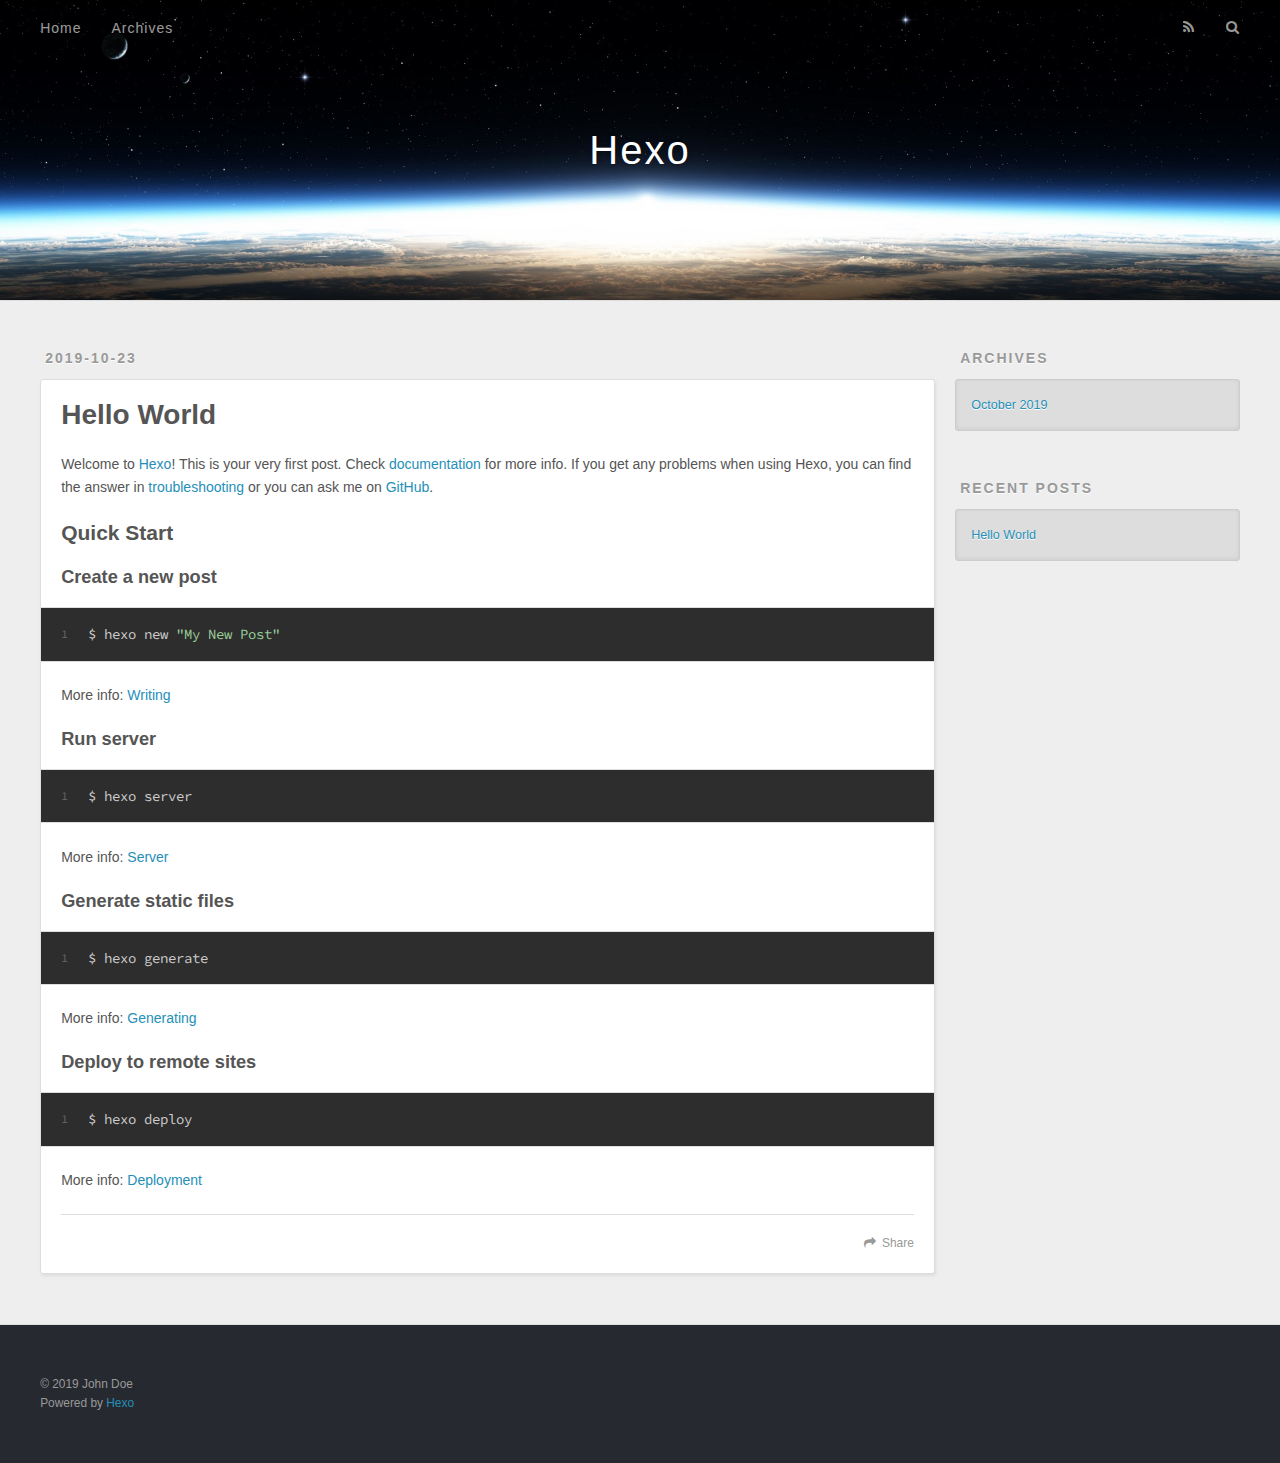
==== index.html @ dd5d61c7 "Site updated: 2019-10-23 21:22:02" ====
<!DOCTYPE html>
<html>
<head>
  <meta charset="utf-8">
  

  
  <title>Hexo</title>
  <meta name="viewport" content="width=device-width, initial-scale=1, maximum-scale=1">
  <meta property="og:type" content="website">
<meta property="og:title" content="Hexo">
<meta property="og:url" content="http:&#x2F;&#x2F;yoursite.com&#x2F;index.html">
<meta property="og:site_name" content="Hexo">
<meta property="og:locale" content="en">
<meta name="twitter:card" content="summary">
  
    <link rel="alternate" href="/atom.xml" title="Hexo" type="application/atom+xml">
  
  
    <link rel="icon" href="/favicon.png">
  
  
    <link href="//fonts.googleapis.com/css?family=Source+Code+Pro" rel="stylesheet" type="text/css">
  
  <link rel="stylesheet" href="/css/style.css">
</head>

<body>
  <div id="container">
    <div id="wrap">
      <header id="header">
  <div id="banner"></div>
  <div id="header-outer" class="outer">
    <div id="header-title" class="inner">
      <h1 id="logo-wrap">
        <a href="/" id="logo">Hexo</a>
      </h1>
      
    </div>
    <div id="header-inner" class="inner">
      <nav id="main-nav">
        <a id="main-nav-toggle" class="nav-icon"></a>
        
          <a class="main-nav-link" href="/">Home</a>
        
          <a class="main-nav-link" href="/archives">Archives</a>
        
      </nav>
      <nav id="sub-nav">
        
          <a id="nav-rss-link" class="nav-icon" href="/atom.xml" title="RSS Feed"></a>
        
        <a id="nav-search-btn" class="nav-icon" title="Search"></a>
      </nav>
      <div id="search-form-wrap">
        <form action="//google.com/search" method="get" accept-charset="UTF-8" class="search-form"><input type="search" name="q" class="search-form-input" placeholder="Search"><button type="submit" class="search-form-submit">&#xF002;</button><input type="hidden" name="sitesearch" value="http://yoursite.com"></form>
      </div>
    </div>
  </div>
</header>
      <div class="outer">
        <section id="main">
  
    <article id="post-hello-world" class="article article-type-post" itemscope itemprop="blogPost">
  <div class="article-meta">
    <a href="/2019/10/23/hello-world/" class="article-date">
  <time datetime="2019-10-23T12:38:52.987Z" itemprop="datePublished">2019-10-23</time>
</a>
    
  </div>
  <div class="article-inner">
    
    
      <header class="article-header">
        
  
    <h1 itemprop="name">
      <a class="article-title" href="/2019/10/23/hello-world/">Hello World</a>
    </h1>
  

      </header>
    
    <div class="article-entry" itemprop="articleBody">
      
        <p>Welcome to <a href="https://hexo.io/" target="_blank" rel="noopener">Hexo</a>! This is your very first post. Check <a href="https://hexo.io/docs/" target="_blank" rel="noopener">documentation</a> for more info. If you get any problems when using Hexo, you can find the answer in <a href="https://hexo.io/docs/troubleshooting.html" target="_blank" rel="noopener">troubleshooting</a> or you can ask me on <a href="https://github.com/hexojs/hexo/issues" target="_blank" rel="noopener">GitHub</a>.</p>
<h2 id="Quick-Start"><a href="#Quick-Start" class="headerlink" title="Quick Start"></a>Quick Start</h2><h3 id="Create-a-new-post"><a href="#Create-a-new-post" class="headerlink" title="Create a new post"></a>Create a new post</h3><figure class="highlight bash"><table><tr><td class="gutter"><pre><span class="line">1</span><br></pre></td><td class="code"><pre><span class="line">$ hexo new <span class="string">"My New Post"</span></span><br></pre></td></tr></table></figure>

<p>More info: <a href="https://hexo.io/docs/writing.html" target="_blank" rel="noopener">Writing</a></p>
<h3 id="Run-server"><a href="#Run-server" class="headerlink" title="Run server"></a>Run server</h3><figure class="highlight bash"><table><tr><td class="gutter"><pre><span class="line">1</span><br></pre></td><td class="code"><pre><span class="line">$ hexo server</span><br></pre></td></tr></table></figure>

<p>More info: <a href="https://hexo.io/docs/server.html" target="_blank" rel="noopener">Server</a></p>
<h3 id="Generate-static-files"><a href="#Generate-static-files" class="headerlink" title="Generate static files"></a>Generate static files</h3><figure class="highlight bash"><table><tr><td class="gutter"><pre><span class="line">1</span><br></pre></td><td class="code"><pre><span class="line">$ hexo generate</span><br></pre></td></tr></table></figure>

<p>More info: <a href="https://hexo.io/docs/generating.html" target="_blank" rel="noopener">Generating</a></p>
<h3 id="Deploy-to-remote-sites"><a href="#Deploy-to-remote-sites" class="headerlink" title="Deploy to remote sites"></a>Deploy to remote sites</h3><figure class="highlight bash"><table><tr><td class="gutter"><pre><span class="line">1</span><br></pre></td><td class="code"><pre><span class="line">$ hexo deploy</span><br></pre></td></tr></table></figure>

<p>More info: <a href="https://hexo.io/docs/deployment.html" target="_blank" rel="noopener">Deployment</a></p>

      
    </div>
    <footer class="article-footer">
      <a data-url="http://yoursite.com/2019/10/23/hello-world/" data-id="ck23a52jj0000w4tsfuz15s65" class="article-share-link">Share</a>
      
      
    </footer>
  </div>
  
</article>


  


</section>
        
          <aside id="sidebar">
  
    

  
    

  
    
  
    
  <div class="widget-wrap">
    <h3 class="widget-title">Archives</h3>
    <div class="widget">
      <ul class="archive-list"><li class="archive-list-item"><a class="archive-list-link" href="/archives/2019/10/">October 2019</a></li></ul>
    </div>
  </div>


  
    
  <div class="widget-wrap">
    <h3 class="widget-title">Recent Posts</h3>
    <div class="widget">
      <ul>
        
          <li>
            <a href="/2019/10/23/hello-world/">Hello World</a>
          </li>
        
      </ul>
    </div>
  </div>

  
</aside>
        
      </div>
      <footer id="footer">
  
  <div class="outer">
    <div id="footer-info" class="inner">
      &copy; 2019 John Doe<br>
      Powered by <a href="http://hexo.io/" target="_blank">Hexo</a>
    </div>
  </div>
</footer>
    </div>
    <nav id="mobile-nav">
  
    <a href="/" class="mobile-nav-link">Home</a>
  
    <a href="/archives" class="mobile-nav-link">Archives</a>
  
</nav>
    

<script src="//ajax.googleapis.com/ajax/libs/jquery/2.0.3/jquery.min.js"></script>


  <link rel="stylesheet" href="/fancybox/jquery.fancybox.css">
  <script src="/fancybox/jquery.fancybox.pack.js"></script>


<script src="/js/script.js"></script>



  </div>
</body>
</html>
---- css/style.css ----
body {
  width: 100%;
}
body:before,
body:after {
  content: "";
  display: table;
}
body:after {
  clear: both;
}
html,
body,
div,
span,
applet,
object,
iframe,
h1,
h2,
h3,
h4,
h5,
h6,
p,
blockquote,
pre,
a,
abbr,
acronym,
address,
big,
cite,
code,
del,
dfn,
em,
img,
ins,
kbd,
q,
s,
samp,
small,
strike,
strong,
sub,
sup,
tt,
var,
dl,
dt,
dd,
ol,
ul,
li,
fieldset,
form,
label,
legend,
table,
caption,
tbody,
tfoot,
thead,
tr,
th,
td {
  margin: 0;
  padding: 0;
  border: 0;
  outline: 0;
  font-weight: inherit;
  font-style: inherit;
  font-family: inherit;
  font-size: 100%;
  vertical-align: baseline;
}
body {
  line-height: 1;
  color: #000;
  background: #fff;
}
ol,
ul {
  list-style: none;
}
table {
  border-collapse: separate;
  border-spacing: 0;
  vertical-align: middle;
}
caption,
th,
td {
  text-align: left;
  font-weight: normal;
  vertical-align: middle;
}
a img {
  border: none;
}
input,
button {
  margin: 0;
  padding: 0;
}
input::-moz-focus-inner,
button::-moz-focus-inner {
  border: 0;
  padding: 0;
}
@font-face {
  font-family: FontAwesome;
  font-style: normal;
  font-weight: normal;
  src: url("fonts/fontawesome-webfont.eot?v=#4.0.3");
  src: url("fonts/fontawesome-webfont.eot?#iefix&v=#4.0.3") format("embedded-opentype"), url("fonts/fontawesome-webfont.woff?v=#4.0.3") format("woff"), url("fonts/fontawesome-webfont.ttf?v=#4.0.3") format("truetype"), url("fonts/fontawesome-webfont.svg#fontawesomeregular?v=#4.0.3") format("svg");
}
html,
body,
#container {
  height: 100%;
}
body {
  background: #eee;
  font: 14px -apple-system, BlinkMacSystemFont, "Segoe UI", "Roboto", "Oxygen", "Ubuntu", "Cantarell", "Fira Sans", "Droid Sans", "Helvetica Neue", sans-serif;
  -webkit-text-size-adjust: 100%;
}
.outer {
  max-width: 1220px;
  margin: 0 auto;
  padding: 0 20px;
}
.outer:before,
.outer:after {
  content: "";
  display: table;
}
.outer:after {
  clear: both;
}
.inner {
  display: inline;
  float: left;
  width: 98.33333333333333%;
  margin: 0 0.833333333333333%;
}
.left,
.alignleft {
  float: left;
}
.right,
.alignright {
  float: right;
}
.clear {
  clear: both;
}
#container {
  position: relative;
}
.mobile-nav-on {
  overflow: hidden;
}
#wrap {
  height: 100%;
  width: 100%;
  position: absolute;
  top: 0;
  left: 0;
  -webkit-transition: 0.2s ease-out;
  -moz-transition: 0.2s ease-out;
  -ms-transition: 0.2s ease-out;
  transition: 0.2s ease-out;
  z-index: 1;
  background: #eee;
}
.mobile-nav-on #wrap {
  left: 280px;
}
@media screen and (min-width: 768px) {
  #main {
    display: inline;
    float: left;
    width: 73.33333333333333%;
    margin: 0 0.833333333333333%;
  }
}
.article-date,
.article-category-link,
.archive-year,
.widget-title {
  text-decoration: none;
  text-transform: uppercase;
  letter-spacing: 2px;
  color: #999;
  margin-bottom: 1em;
  margin-left: 5px;
  line-height: 1em;
  text-shadow: 0 1px #fff;
  font-weight: bold;
}
.article-inner,
.archive-article-inner {
  background: #fff;
  -webkit-box-shadow: 1px 2px 3px #ddd;
  box-shadow: 1px 2px 3px #ddd;
  border: 1px solid #ddd;
  border-radius: 3px;
}
.article-entry h1,
.widget h1 {
  font-size: 2em;
}
.article-entry h2,
.widget h2 {
  font-size: 1.5em;
}
.article-entry h3,
.widget h3 {
  font-size: 1.3em;
}
.article-entry h4,
.widget h4 {
  font-size: 1.2em;
}
.article-entry h5,
.widget h5 {
  font-size: 1em;
}
.article-entry h6,
.widget h6 {
  font-size: 1em;
  color: #999;
}
.article-entry hr,
.widget hr {
  border: 1px dashed #ddd;
}
.article-entry strong,
.widget strong {
  font-weight: bold;
}
.article-entry em,
.widget em,
.article-entry cite,
.widget cite {
  font-style: italic;
}
.article-entry sup,
.widget sup,
.article-entry sub,
.widget sub {
  font-size: 0.75em;
  line-height: 0;
  position: relative;
  vertical-align: baseline;
}
.article-entry sup,
.widget sup {
  top: -0.5em;
}
.article-entry sub,
.widget sub {
  bottom: -0.2em;
}
.article-entry small,
.widget small {
  font-size: 0.85em;
}
.article-entry acronym,
.widget acronym,
.article-entry abbr,
.widget abbr {
  border-bottom: 1px dotted;
}
.article-entry ul,
.widget ul,
.article-entry ol,
.widget ol,
.article-entry dl,
.widget dl {
  margin: 0 20px;
  line-height: 1.6em;
}
.article-entry ul ul,
.widget ul ul,
.article-entry ol ul,
.widget ol ul,
.article-entry ul ol,
.widget ul ol,
.article-entry ol ol,
.widget ol ol {
  margin-top: 0;
  margin-bottom: 0;
}
.article-entry ul,
.widget ul {
  list-style: disc;
}
.article-entry ol,
.widget ol {
  list-style: decimal;
}
.article-entry dt,
.widget dt {
  font-weight: bold;
}
#header {
  height: 300px;
  position: relative;
  border-bottom: 1px solid #ddd;
}
#header:before,
#header:after {
  content: "";
  position: absolute;
  left: 0;
  right: 0;
  height: 40px;
}
#header:before {
  top: 0;
  background: -webkit-linear-gradient(rgba(0,0,0,0.2), transparent);
  background: -moz-linear-gradient(rgba(0,0,0,0.2), transparent);
  background: -ms-linear-gradient(rgba(0,0,0,0.2), transparent);
  background: linear-gradient(rgba(0,0,0,0.2), transparent);
}
#header:after {
  bottom: 0;
  background: -webkit-linear-gradient(transparent, rgba(0,0,0,0.2));
  background: -moz-linear-gradient(transparent, rgba(0,0,0,0.2));
  background: -ms-linear-gradient(transparent, rgba(0,0,0,0.2));
  background: linear-gradient(transparent, rgba(0,0,0,0.2));
}
#header-outer {
  height: 100%;
  position: relative;
}
#header-inner {
  position: relative;
  overflow: hidden;
}
#banner {
  position: absolute;
  top: 0;
  left: 0;
  width: 100%;
  height: 100%;
  background: url("images/banner.jpg") center #000;
  -webkit-background-size: cover;
  -moz-background-size: cover;
  background-size: cover;
  z-index: -1;
}
#header-title {
  text-align: center;
  height: 40px;
  position: absolute;
  top: 50%;
  left: 0;
  margin-top: -20px;
}
#logo,
#subtitle {
  text-decoration: none;
  color: #fff;
  font-weight: 300;
  text-shadow: 0 1px 4px rgba(0,0,0,0.3);
}
#logo {
  font-size: 40px;
  line-height: 40px;
  letter-spacing: 2px;
}
#subtitle {
  font-size: 16px;
  line-height: 16px;
  letter-spacing: 1px;
}
#subtitle-wrap {
  margin-top: 16px;
}
#main-nav {
  float: left;
  margin-left: -15px;
}
.nav-icon,
.main-nav-link {
  float: left;
  color: #fff;
  opacity: 0.6;
  text-decoration: none;
  text-shadow: 0 1px rgba(0,0,0,0.2);
  -webkit-transition: opacity 0.2s;
  -moz-transition: opacity 0.2s;
  -ms-transition: opacity 0.2s;
  transition: opacity 0.2s;
  display: block;
  padding: 20px 15px;
}
.nav-icon:hover,
.main-nav-link:hover {
  opacity: 1;
}
.nav-icon {
  font-family: FontAwesome;
  text-align: center;
  font-size: 14px;
  width: 14px;
  height: 14px;
  padding: 20px 15px;
  position: relative;
  cursor: pointer;
}
.main-nav-link {
  font-weight: 300;
  letter-spacing: 1px;
}
@media screen and (max-width: 479px) {
  .main-nav-link {
    display: none;
  }
}
#main-nav-toggle {
  display: none;
}
#main-nav-toggle:before {
  content: "\f0c9";
}
@media screen and (max-width: 479px) {
  #main-nav-toggle {
    display: block;
  }
}
#sub-nav {
  float: right;
  margin-right: -15px;
}
#nav-rss-link:before {
  content: "\f09e";
}
#nav-search-btn:before {
  content: "\f002";
}
#search-form-wrap {
  position: absolute;
  top: 15px;
  width: 150px;
  height: 30px;
  right: -150px;
  opacity: 0;
  -webkit-transition: 0.2s ease-out;
  -moz-transition: 0.2s ease-out;
  -ms-transition: 0.2s ease-out;
  transition: 0.2s ease-out;
}
#search-form-wrap.on {
  opacity: 1;
  right: 0;
}
@media screen and (max-width: 479px) {
  #search-form-wrap {
    width: 100%;
    right: -100%;
  }
}
.search-form {
  position: absolute;
  top: 0;
  left: 0;
  right: 0;
  background: #fff;
  padding: 5px 15px;
  border-radius: 15px;
  -webkit-box-shadow: 0 0 10px rgba(0,0,0,0.3);
  box-shadow: 0 0 10px rgba(0,0,0,0.3);
}
.search-form-input {
  border: none;
  background: none;
  color: #555;
  width: 100%;
  font: 13px -apple-system, BlinkMacSystemFont, "Segoe UI", "Roboto", "Oxygen", "Ubuntu", "Cantarell", "Fira Sans", "Droid Sans", "Helvetica Neue", sans-serif;
  outline: none;
}
.search-form-input::-webkit-search-results-decoration,
.search-form-input::-webkit-search-cancel-button {
  -webkit-appearance: none;
}
.search-form-submit {
  position: absolute;
  top: 50%;
  right: 10px;
  margin-top: -7px;
  font: 13px FontAwesome;
  border: none;
  background: none;
  color: #bbb;
  cursor: pointer;
}
.search-form-submit:hover,
.search-form-submit:focus {
  color: #777;
}
.article {
  margin: 50px 0;
}
.article-inner {
  overflow: hidden;
}
.article-meta:before,
.article-meta:after {
  content: "";
  display: table;
}
.article-meta:after {
  clear: both;
}
.article-date {
  float: left;
}
.article-category {
  float: left;
  line-height: 1em;
  color: #ccc;
  text-shadow: 0 1px #fff;
  margin-left: 8px;
}
.article-category:before {
  content: "\2022";
}
.article-category-link {
  margin: 0 12px 1em;
}
.article-header {
  padding: 20px 20px 0;
}
.article-title {
  text-decoration: none;
  font-size: 2em;
  font-weight: bold;
  color: #555;
  line-height: 1.1em;
  -webkit-transition: color 0.2s;
  -moz-transition: color 0.2s;
  -ms-transition: color 0.2s;
  transition: color 0.2s;
}
a.article-title:hover {
  color: #258fb8;
}
.article-entry {
  color: #555;
  padding: 0 20px;
}
.article-entry:before,
.article-entry:after {
  content: "";
  display: table;
}
.article-entry:after {
  clear: both;
}
.article-entry p,
.article-entry table {
  line-height: 1.6em;
  margin: 1.6em 0;
}
.article-entry h1,
.article-entry h2,
.article-entry h3,
.article-entry h4,
.article-entry h5,
.article-entry h6 {
  font-weight: bold;
}
.article-entry h1,
.article-entry h2,
.article-entry h3,
.article-entry h4,
.article-entry h5,
.article-entry h6 {
  line-height: 1.1em;
  margin: 1.1em 0;
}
.article-entry a {
  color: #258fb8;
  text-decoration: none;
}
.article-entry a:hover {
  text-decoration: underline;
}
.article-entry ul,
.article-entry ol,
.article-entry dl {
  margin-top: 1.6em;
  margin-bottom: 1.6em;
}
.article-entry img,
.article-entry video {
  max-width: 100%;
  height: auto;
  display: block;
  margin: auto;
}
.article-entry iframe {
  border: none;
}
.article-entry table {
  width: 100%;
  border-collapse: collapse;
  border-spacing: 0;
}
.article-entry th {
  font-weight: bold;
  border-bottom: 3px solid #ddd;
  padding-bottom: 0.5em;
}
.article-entry td {
  border-bottom: 1px solid #ddd;
  padding: 10px 0;
}
.article-entry blockquote {
  font-family: Georgia, "Times New Roman", serif;
  font-size: 1.4em;
  margin: 1.6em 20px;
  text-align: center;
}
.article-entry blockquote footer {
  font-size: 14px;
  margin: 1.6em 0;
  font-family: -apple-system, BlinkMacSystemFont, "Segoe UI", "Roboto", "Oxygen", "Ubuntu", "Cantarell", "Fira Sans", "Droid Sans", "Helvetica Neue", sans-serif;
}
.article-entry blockquote footer cite:before {
  content: "—";
  padding: 0 0.5em;
}
.article-entry .pullquote {
  text-align: left;
  width: 45%;
  margin: 0;
}
.article-entry .pullquote.left {
  margin-left: 0.5em;
  margin-right: 1em;
}
.article-entry .pullquote.right {
  margin-right: 0.5em;
  margin-left: 1em;
}
.article-entry .caption {
  color: #999;
  display: block;
  font-size: 0.9em;
  margin-top: 0.5em;
  position: relative;
  text-align: center;
}
.article-entry .video-container {
  position: relative;
  padding-top: 56.25%;
  height: 0;
  overflow: hidden;
}
.article-entry .video-container iframe,
.article-entry .video-container object,
.article-entry .video-container embed {
  position: absolute;
  top: 0;
  left: 0;
  width: 100%;
  height: 100%;
  margin-top: 0;
}
.article-more-link a {
  display: inline-block;
  line-height: 1em;
  padding: 6px 15px;
  border-radius: 15px;
  background: #eee;
  color: #999;
  text-shadow: 0 1px #fff;
  text-decoration: none;
}
.article-more-link a:hover {
  background: #258fb8;
  color: #fff;
  text-decoration: none;
  text-shadow: 0 1px #1e7293;
}
.article-footer {
  font-size: 0.85em;
  line-height: 1.6em;
  border-top: 1px solid #ddd;
  padding-top: 1.6em;
  margin: 0 20px 20px;
}
.article-footer:before,
.article-footer:after {
  content: "";
  display: table;
}
.article-footer:after {
  clear: both;
}
.article-footer a {
  color: #999;
  text-decoration: none;
}
.article-footer a:hover {
  color: #555;
}
.article-tag-list-item {
  float: left;
  margin-right: 10px;
}
.article-tag-list-link:before {
  content: "#";
}
.article-comment-link {
  float: right;
}
.article-comment-link:before {
  content: "\f075";
  font-family: FontAwesome;
  padding-right: 8px;
}
.article-share-link {
  cursor: pointer;
  float: right;
  margin-left: 20px;
}
.article-share-link:before {
  content: "\f064";
  font-family: FontAwesome;
  padding-right: 6px;
}
#article-nav {
  position: relative;
}
#article-nav:before,
#article-nav:after {
  content: "";
  display: table;
}
#article-nav:after {
  clear: both;
}
@media screen and (min-width: 768px) {
  #article-nav {
    margin: 50px 0;
  }
  #article-nav:before {
    width: 8px;
    height: 8px;
    position: absolute;
    top: 50%;
    left: 50%;
    margin-top: -4px;
    margin-left: -4px;
    content: "";
    border-radius: 50%;
    background: #ddd;
    -webkit-box-shadow: 0 1px 2px #fff;
    box-shadow: 0 1px 2px #fff;
  }
}
.article-nav-link-wrap {
  text-decoration: none;
  text-shadow: 0 1px #fff;
  color: #999;
  -webkit-box-sizing: border-box;
  -moz-box-sizing: border-box;
  box-sizing: border-box;
  margin-top: 50px;
  text-align: center;
  display: block;
}
.article-nav-link-wrap:hover {
  color: #555;
}
@media screen and (min-width: 768px) {
  .article-nav-link-wrap {
    width: 50%;
    margin-top: 0;
  }
}
@media screen and (min-width: 768px) {
  #article-nav-newer {
    float: left;
    text-align: right;
    padding-right: 20px;
  }
}
@media screen and (min-width: 768px) {
  #article-nav-older {
    float: right;
    text-align: left;
    padding-left: 20px;
  }
}
.article-nav-caption {
  text-transform: uppercase;
  letter-spacing: 2px;
  color: #ddd;
  line-height: 1em;
  font-weight: bold;
}
#article-nav-newer .article-nav-caption {
  margin-right: -2px;
}
.article-nav-title {
  font-size: 0.85em;
  line-height: 1.6em;
  margin-top: 0.5em;
}
.article-share-box {
  position: absolute;
  display: none;
  background: #fff;
  -webkit-box-shadow: 1px 2px 10px rgba(0,0,0,0.2);
  box-shadow: 1px 2px 10px rgba(0,0,0,0.2);
  border-radius: 3px;
  margin-left: -145px;
  overflow: hidden;
  z-index: 1;
}
.article-share-box.on {
  display: block;
}
.article-share-input {
  width: 100%;
  background: none;
  -webkit-box-sizing: border-box;
  -moz-box-sizing: border-box;
  box-sizing: border-box;
  font: 14px -apple-system, BlinkMacSystemFont, "Segoe UI", "Roboto", "Oxygen", "Ubuntu", "Cantarell", "Fira Sans", "Droid Sans", "Helvetica Neue", sans-serif;
  padding: 0 15px;
  color: #555;
  outline: none;
  border: 1px solid #ddd;
  border-radius: 3px 3px 0 0;
  height: 36px;
  line-height: 36px;
}
.article-share-links {
  background: #eee;
}
.article-share-links:before,
.article-share-links:after {
  content: "";
  display: table;
}
.article-share-links:after {
  clear: both;
}
.article-share-twitter,
.article-share-facebook,
.article-share-pinterest,
.article-share-google {
  width: 50px;
  height: 36px;
  display: block;
  float: left;
  position: relative;
  color: #999;
  text-shadow: 0 1px #fff;
}
.article-share-twitter:before,
.article-share-facebook:before,
.article-share-pinterest:before,
.article-share-google:before {
  font-size: 20px;
  font-family: FontAwesome;
  width: 20px;
  height: 20px;
  position: absolute;
  top: 50%;
  left: 50%;
  margin-top: -10px;
  margin-left: -10px;
  text-align: center;
}
.article-share-twitter:hover,
.article-share-facebook:hover,
.article-share-pinterest:hover,
.article-share-google:hover {
  color: #fff;
}
.article-share-twitter:before {
  content: "\f099";
}
.article-share-twitter:hover {
  background: #00aced;
  text-shadow: 0 1px #008abe;
}
.article-share-facebook:before {
  content: "\f09a";
}
.article-share-facebook:hover {
  background: #3b5998;
  text-shadow: 0 1px #2f477a;
}
.article-share-pinterest:before {
  content: "\f0d2";
}
.article-share-pinterest:hover {
  background: #cb2027;
  text-shadow: 0 1px #a21a1f;
}
.article-share-google:before {
  content: "\f0d5";
}
.article-share-google:hover {
  background: #dd4b39;
  text-shadow: 0 1px #be3221;
}
.article-gallery {
  background: #000;
  position: relative;
}
.article-gallery-photos {
  position: relative;
  overflow: hidden;
}
.article-gallery-img {
  display: none;
  max-width: 100%;
}
.article-gallery-img:first-child {
  display: block;
}
.article-gallery-img.loaded {
  position: absolute;
  display: block;
}
.article-gallery-img img {
  display: block;
  max-width: 100%;
  margin: 0 auto;
}
#comments {
  background: #fff;
  -webkit-box-shadow: 1px 2px 3px #ddd;
  box-shadow: 1px 2px 3px #ddd;
  padding: 20px;
  border: 1px solid #ddd;
  border-radius: 3px;
  margin: 50px 0;
}
#comments a {
  color: #258fb8;
}
.archives-wrap {
  margin: 50px 0;
}
.archives:before,
.archives:after {
  content: "";
  display: table;
}
.archives:after {
  clear: both;
}
.archive-year-wrap {
  margin-bottom: 1em;
}
.archives {
  -webkit-column-gap: 10px;
  -moz-column-gap: 10px;
  column-gap: 10px;
}
@media screen and (min-width: 480px) and (max-width: 767px) {
  .archives {
    -webkit-column-count: 2;
    -moz-column-count: 2;
    column-count: 2;
  }
}
@media screen and (min-width: 768px) {
  .archives {
    -webkit-column-count: 3;
    -moz-column-count: 3;
    column-count: 3;
  }
}
.archive-article {
  -webkit-column-break-inside: avoid;
  page-break-inside: avoid;
  overflow: hidden;
  break-inside: avoid-column;
}
.archive-article-inner {
  padding: 10px;
  margin-bottom: 15px;
}
.archive-article-title {
  text-decoration: none;
  font-weight: bold;
  color: #555;
  -webkit-transition: color 0.2s;
  -moz-transition: color 0.2s;
  -ms-transition: color 0.2s;
  transition: color 0.2s;
  line-height: 1.6em;
}
.archive-article-title:hover {
  color: #258fb8;
}
.archive-article-footer {
  margin-top: 1em;
}
.archive-article-date {
  color: #999;
  text-decoration: none;
  font-size: 0.85em;
  line-height: 1em;
  margin-bottom: 0.5em;
  display: block;
}
#page-nav {
  margin: 50px auto;
  background: #fff;
  -webkit-box-shadow: 1px 2px 3px #ddd;
  box-shadow: 1px 2px 3px #ddd;
  border: 1px solid #ddd;
  border-radius: 3px;
  text-align: center;
  color: #999;
  overflow: hidden;
}
#page-nav:before,
#page-nav:after {
  content: "";
  display: table;
}
#page-nav:after {
  clear: both;
}
#page-nav a,
#page-nav span {
  padding: 10px 20px;
  line-height: 1;
  height: 2ex;
}
#page-nav a {
  color: #999;
  text-decoration: none;
}
#page-nav a:hover {
  background: #999;
  color: #fff;
}
#page-nav .prev {
  float: left;
}
#page-nav .next {
  float: right;
}
#page-nav .page-number {
  display: inline-block;
}
@media screen and (max-width: 479px) {
  #page-nav .page-number {
    display: none;
  }
}
#page-nav .current {
  color: #555;
  font-weight: bold;
}
#page-nav .space {
  color: #ddd;
}
#footer {
  background: #262a30;
  padding: 50px 0;
  border-top: 1px solid #ddd;
  color: #999;
}
#footer a {
  color: #258fb8;
  text-decoration: none;
}
#footer a:hover {
  text-decoration: underline;
}
#footer-info {
  line-height: 1.6em;
  font-size: 0.85em;
}
.article-entry pre,
.article-entry .highlight {
  background: #2d2d2d;
  margin: 0 -20px;
  padding: 15px 20px;
  border-style: solid;
  border-color: #ddd;
  border-width: 1px 0;
  overflow: auto;
  color: #ccc;
  line-height: 22.400000000000002px;
}
.article-entry .highlight .gutter pre,
.article-entry .gist .gist-file .gist-data .line-numbers {
  color: #666;
  font-size: 0.85em;
}
.article-entry pre,
.article-entry code {
  font-family: "Source Code Pro", Consolas, Monaco, Menlo, Consolas, monospace;
}
.article-entry code {
  background: #eee;
  text-shadow: 0 1px #fff;
  padding: 0 0.3em;
}
.article-entry pre code {
  background: none;
  text-shadow: none;
  padding: 0;
}
.article-entry .highlight pre {
  border: none;
  margin: 0;
  padding: 0;
}
.article-entry .highlight table {
  margin: 0;
  width: auto;
}
.article-entry .highlight td {
  border: none;
  padding: 0;
}
.article-entry .highlight figcaption {
  font-size: 0.85em;
  color: #999;
  line-height: 1em;
  margin-bottom: 1em;
}
.article-entry .highlight figcaption:before,
.article-entry .highlight figcaption:after {
  content: "";
  display: table;
}
.article-entry .highlight figcaption:after {
  clear: both;
}
.article-entry .highlight figcaption a {
  float: right;
}
.article-entry .highlight .gutter pre {
  text-align: right;
  padding-right: 20px;
}
.article-entry .highlight .line {
  height: 22.400000000000002px;
}
.article-entry .highlight .line.marked {
  background: #515151;
}
.article-entry .gist {
  margin: 0 -20px;
  border-style: solid;
  border-color: #ddd;
  border-width: 1px 0;
  background: #2d2d2d;
  padding: 15px 20px 15px 0;
}
.article-entry .gist .gist-file {
  border: none;
  font-family: "Source Code Pro", Consolas, Monaco, Menlo, Consolas, monospace;
  margin: 0;
}
.article-entry .gist .gist-file .gist-data {
  background: none;
  border: none;
}
.article-entry .gist .gist-file .gist-data .line-numbers {
  background: none;
  border: none;
  padding: 0 20px 0 0;
}
.article-entry .gist .gist-file .gist-data .line-data {
  padding: 0 !important;
}
.article-entry .gist .gist-file .highlight {
  margin: 0;
  padding: 0;
  border: none;
}
.article-entry .gist .gist-file .gist-meta {
  background: #2d2d2d;
  color: #999;
  font: 0.85em -apple-system, BlinkMacSystemFont, "Segoe UI", "Roboto", "Oxygen", "Ubuntu", "Cantarell", "Fira Sans", "Droid Sans", "Helvetica Neue", sans-serif;
  text-shadow: 0 0;
  padding: 0;
  margin-top: 1em;
  margin-left: 20px;
}
.article-entry .gist .gist-file .gist-meta a {
  color: #258fb8;
  font-weight: normal;
}
.article-entry .gist .gist-file .gist-meta a:hover {
  text-decoration: underline;
}
pre .comment,
pre .title {
  color: #999;
}
pre .variable,
pre .attribute,
pre .tag,
pre .regexp,
pre .ruby .constant,
pre .xml .tag .title,
pre .xml .pi,
pre .xml .doctype,
pre .html .doctype,
pre .css .id,
pre .css .class,
pre .css .pseudo {
  color: #f2777a;
}
pre .number,
pre .preprocessor,
pre .built_in,
pre .literal,
pre .params,
pre .constant {
  color: #f99157;
}
pre .class,
pre .ruby .class .title,
pre .css .rules .attribute {
  color: #9c9;
}
pre .string,
pre .value,
pre .inheritance,
pre .header,
pre .ruby .symbol,
pre .xml .cdata {
  color: #9c9;
}
pre .css .hexcolor {
  color: #6cc;
}
pre .function,
pre .python .decorator,
pre .python .title,
pre .ruby .function .title,
pre .ruby .title .keyword,
pre .perl .sub,
pre .javascript .title,
pre .coffeescript .title {
  color: #69c;
}
pre .keyword,
pre .javascript .function {
  color: #c9c;
}
@media screen and (max-width: 479px) {
  #mobile-nav {
    position: absolute;
    top: 0;
    left: 0;
    width: 280px;
    height: 100%;
    background: #191919;
    border-right: 1px solid #fff;
  }
}
@media screen and (max-width: 479px) {
  .mobile-nav-link {
    display: block;
    color: #999;
    text-decoration: none;
    padding: 15px 20px;
    font-weight: bold;
  }
  .mobile-nav-link:hover {
    color: #fff;
  }
}
@media screen and (min-width: 768px) {
  #sidebar {
    display: inline;
    float: left;
    width: 23.333333333333332%;
    margin: 0 0.833333333333333%;
  }
}
.widget-wrap {
  margin: 50px 0;
}
.widget {
  color: #777;
  text-shadow: 0 1px #fff;
  background: #ddd;
  -webkit-box-shadow: 0 -1px 4px #ccc inset;
  box-shadow: 0 -1px 4px #ccc inset;
  border: 1px solid #ccc;
  padding: 15px;
  border-radius: 3px;
}
.widget a {
  color: #258fb8;
  text-decoration: none;
}
.widget a:hover {
  text-decoration: underline;
}
.widget ul ul,
.widget ol ul,
.widget dl ul,
.widget ul ol,
.widget ol ol,
.widget dl ol,
.widget ul dl,
.widget ol dl,
.widget dl dl {
  margin-left: 15px;
  list-style: disc;
}
.widget {
  line-height: 1.6em;
  word-wrap: break-word;
  font-size: 0.9em;
}
.widget ul,
.widget ol {
  list-style: none;
  margin: 0;
}
.widget ul ul,
.widget ol ul,
.widget ul ol,
.widget ol ol {
  margin: 0 20px;
}
.widget ul ul,
.widget ol ul {
  list-style: disc;
}
.widget ul ol,
.widget ol ol {
  list-style: decimal;
}
.category-list-count,
.tag-list-count,
.archive-list-count {
  padding-left: 5px;
  color: #999;
  font-size: 0.85em;
}
.category-list-count:before,
.tag-list-count:before,
.archive-list-count:before {
  content: "(";
}
.category-list-count:after,
.tag-list-count:after,
.archive-list-count:after {
  content: ")";
}
.tagcloud a {
  margin-right: 5px;
  display: inline-block;
}
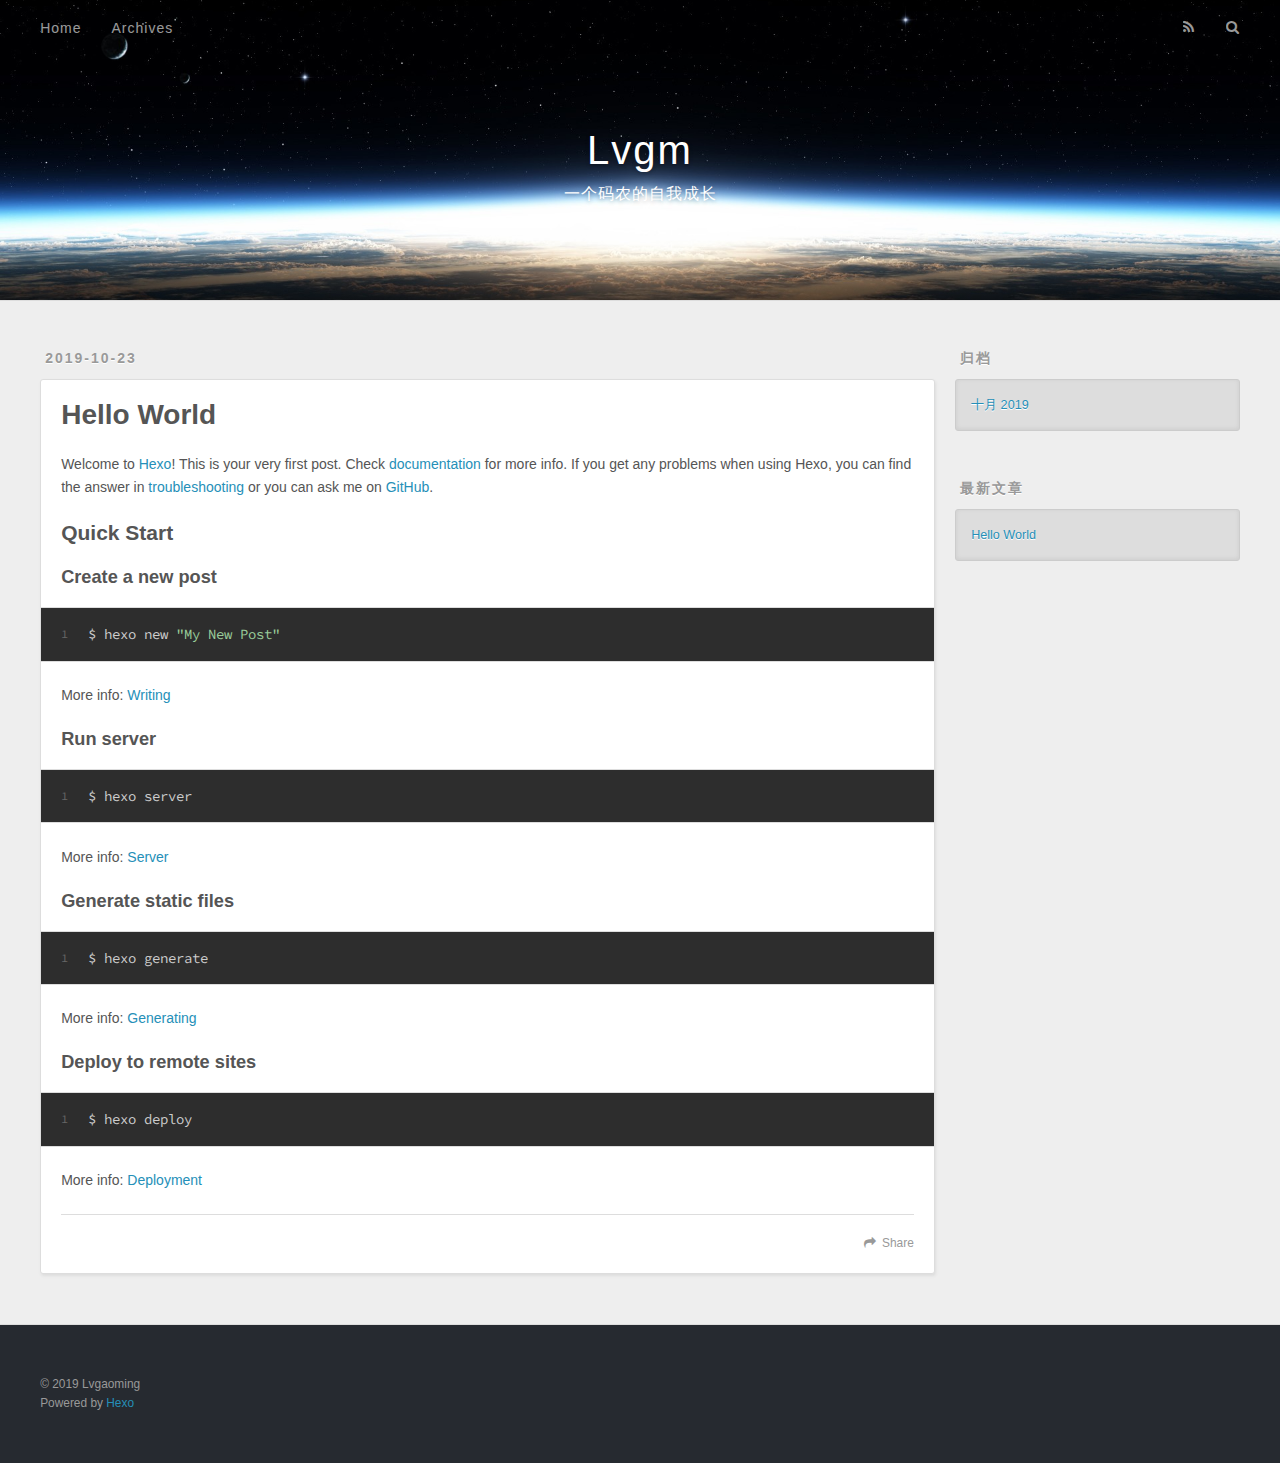
==== commit 383f931e: "Site updated: 2019-10-23 21:30:14" ====
--- a/index.html
+++ b/index.html
@@ -5,16 +5,19 @@
   
 
   
-  <title>Hexo</title>
+  <title>Lvgm</title>
   <meta name="viewport" content="width=device-width, initial-scale=1, maximum-scale=1">
-  <meta property="og:type" content="website">
-<meta property="og:title" content="Hexo">
+  <meta name="description" content="平时自我学习的心得">
+<meta name="keywords" content="Java,JVM,设计模式">
+<meta property="og:type" content="website">
+<meta property="og:title" content="Lvgm">
 <meta property="og:url" content="http:&#x2F;&#x2F;yoursite.com&#x2F;index.html">
-<meta property="og:site_name" content="Hexo">
-<meta property="og:locale" content="en">
+<meta property="og:site_name" content="Lvgm">
+<meta property="og:description" content="平时自我学习的心得">
+<meta property="og:locale" content="zh-CN">
 <meta name="twitter:card" content="summary">
   
-    <link rel="alternate" href="/atom.xml" title="Hexo" type="application/atom+xml">
+    <link rel="alternate" href="/atom.xml" title="Lvgm" type="application/atom+xml">
   
   
     <link rel="icon" href="/favicon.png">
@@ -33,8 +36,12 @@
   <div id="header-outer" class="outer">
     <div id="header-title" class="inner">
       <h1 id="logo-wrap">
-        <a href="/" id="logo">Hexo</a>
+        <a href="/" id="logo">Lvgm</a>
       </h1>
+      
+        <h2 id="subtitle-wrap">
+          <a href="/" id="subtitle">一个码农的自我成长</a>
+        </h2>
       
     </div>
     <div id="header-inner" class="inner">
@@ -50,7 +57,7 @@
         
           <a id="nav-rss-link" class="nav-icon" href="/atom.xml" title="RSS Feed"></a>
         
-        <a id="nav-search-btn" class="nav-icon" title="Search"></a>
+        <a id="nav-search-btn" class="nav-icon" title="搜索"></a>
       </nav>
       <div id="search-form-wrap">
         <form action="//google.com/search" method="get" accept-charset="UTF-8" class="search-form"><input type="search" name="q" class="search-form-input" placeholder="Search"><button type="submit" class="search-form-submit">&#xF002;</button><input type="hidden" name="sitesearch" value="http://yoursite.com"></form>
@@ -100,7 +107,7 @@
       
     </div>
     <footer class="article-footer">
-      <a data-url="http://yoursite.com/2019/10/23/hello-world/" data-id="ck23a52jj0000w4tsfuz15s65" class="article-share-link">Share</a>
+      <a data-url="http://yoursite.com/2019/10/23/hello-world/" data-id="ck23bd5k40000bctsc4zb6wwy" class="article-share-link">Share</a>
       
       
     </footer>
@@ -126,9 +133,9 @@
   
     
   <div class="widget-wrap">
-    <h3 class="widget-title">Archives</h3>
+    <h3 class="widget-title">归档</h3>
     <div class="widget">
-      <ul class="archive-list"><li class="archive-list-item"><a class="archive-list-link" href="/archives/2019/10/">October 2019</a></li></ul>
+      <ul class="archive-list"><li class="archive-list-item"><a class="archive-list-link" href="/archives/2019/10/">十月 2019</a></li></ul>
     </div>
   </div>
 
@@ -136,7 +143,7 @@
   
     
   <div class="widget-wrap">
-    <h3 class="widget-title">Recent Posts</h3>
+    <h3 class="widget-title">最新文章</h3>
     <div class="widget">
       <ul>
         
@@ -156,7 +163,7 @@
   
   <div class="outer">
     <div id="footer-info" class="inner">
-      &copy; 2019 John Doe<br>
+      &copy; 2019 Lvgaoming<br>
       Powered by <a href="http://hexo.io/" target="_blank">Hexo</a>
     </div>
   </div>
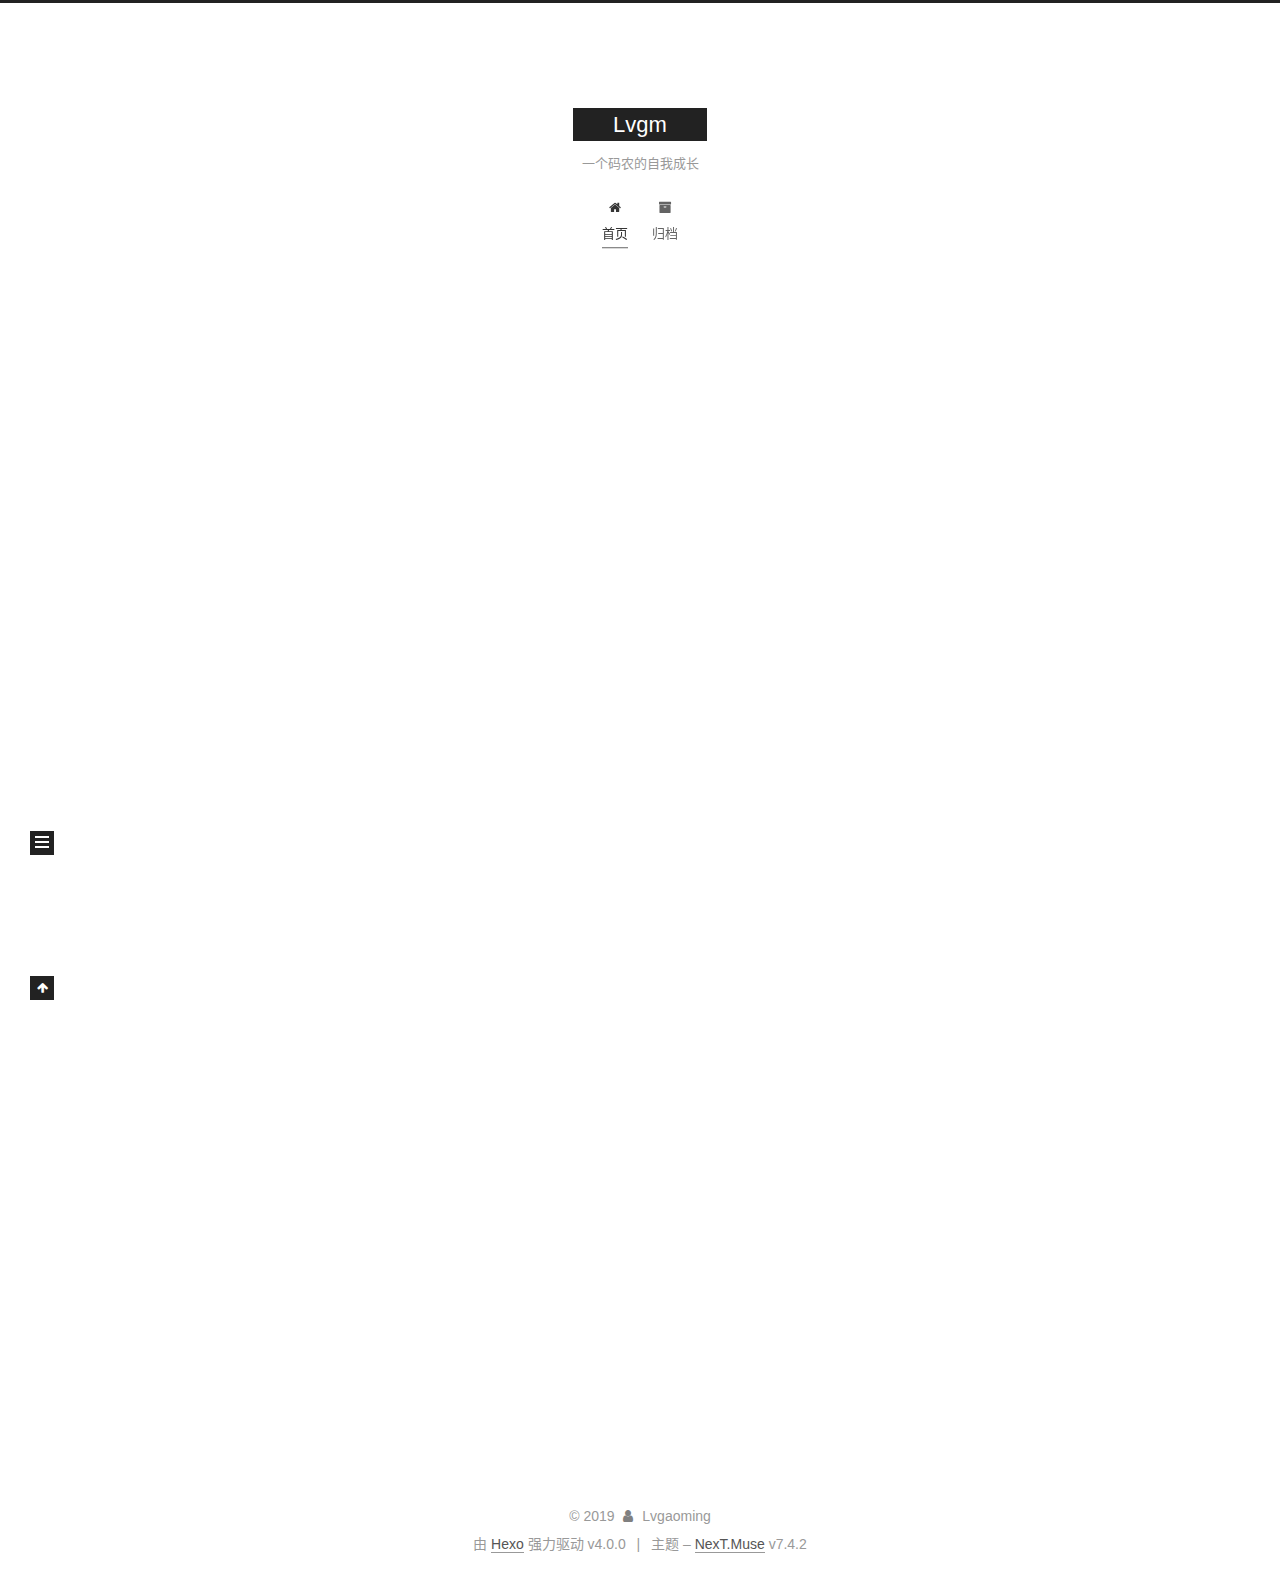
==== commit 0b386c79: "Site updated: 2019-10-23 21:36:04" ====
--- a/index.html
+++ b/index.html
@@ -1,12 +1,55 @@
 <!DOCTYPE html>
-<html>
+<html lang="zh-CN">
 <head>
-  <meta charset="utf-8">
-  
-
-  
-  <title>Lvgm</title>
-  <meta name="viewport" content="width=device-width, initial-scale=1, maximum-scale=1">
+  <meta charset="UTF-8">
+<meta name="viewport" content="width=device-width, initial-scale=1, maximum-scale=2">
+<meta name="theme-color" content="#222">
+<meta name="generator" content="Hexo 4.0.0">
+  <link rel="apple-touch-icon" sizes="180x180" href="/images/apple-touch-icon-next.png?v=7.4.2">
+  <link rel="icon" type="image/png" sizes="32x32" href="/images/favicon-32x32-next.png?v=7.4.2">
+  <link rel="icon" type="image/png" sizes="16x16" href="/images/favicon-16x16-next.png?v=7.4.2">
+  <link rel="mask-icon" href="/images/logo.svg?v=7.4.2" color="#222">
+
+<link rel="stylesheet" href="/css/main.css?v=7.4.2">
+
+
+<link rel="stylesheet" href="/lib/font-awesome/css/font-awesome.min.css?v=4.7.0">
+
+
+<script id="hexo-configurations">
+  var NexT = window.NexT || {};
+  var CONFIG = {
+    root: '/',
+    scheme: 'Muse',
+    version: '7.4.2',
+    exturl: false,
+    sidebar: {"position":"left","display":"post","offset":12,"onmobile":false},
+    copycode: {"enable":false,"show_result":false,"style":null},
+    back2top: {"enable":true,"sidebar":false,"scrollpercent":false},
+    bookmark: {"enable":false,"color":"#222","save":"auto"},
+    fancybox: false,
+    mediumzoom: false,
+    lazyload: false,
+    pangu: false,
+    algolia: {
+      appID: '',
+      apiKey: '',
+      indexName: '',
+      hits: {"per_page":10},
+      labels: {"input_placeholder":"Search for Posts","hits_empty":"We didn't find any results for the search: ${query}","hits_stats":"${hits} results found in ${time} ms"}
+    },
+    localsearch: {"enable":false,"trigger":"auto","top_n_per_article":1,"unescape":false,"preload":false},
+    path: '',
+    motion: {"enable":true,"async":false,"transition":{"post_block":"fadeIn","post_header":"slideDownIn","post_body":"slideDownIn","coll_header":"slideLeftIn","sidebar":"slideUpIn"}},
+    translation: {
+      copy_button: '复制',
+      copy_success: '复制成功',
+      copy_failure: '复制失败'
+    },
+    sidebarPadding: 40
+  };
+</script>
+
   <meta name="description" content="平时自我学习的心得">
 <meta name="keywords" content="Java,JVM,设计模式">
 <meta property="og:type" content="website">
@@ -16,179 +59,326 @@
 <meta property="og:description" content="平时自我学习的心得">
 <meta property="og:locale" content="zh-CN">
 <meta name="twitter:card" content="summary">
-  
-    <link rel="alternate" href="/atom.xml" title="Lvgm" type="application/atom+xml">
-  
-  
-    <link rel="icon" href="/favicon.png">
-  
-  
-    <link href="//fonts.googleapis.com/css?family=Source+Code+Pro" rel="stylesheet" type="text/css">
-  
-  <link rel="stylesheet" href="/css/style.css">
+
+<link rel="canonical" href="http://yoursite.com/">
+
+
+<script id="page-configurations">
+  // https://hexo.io/docs/variables.html
+  CONFIG.page = {
+    sidebar: "",
+    isHome: true,
+    isPost: false,
+    isPage: false,
+    isArchive: false
+  };
+</script>
+
+  <title>Lvgm</title>
+  
+
+
+
+
+
+
+
+
+  <noscript>
+  <style>
+  .use-motion .brand,
+  .use-motion .menu-item,
+  .sidebar-inner,
+  .use-motion .post-block,
+  .use-motion .pagination,
+  .use-motion .comments,
+  .use-motion .post-header,
+  .use-motion .post-body,
+  .use-motion .collection-header { opacity: initial; }
+
+  .use-motion .site-title,
+  .use-motion .site-subtitle {
+    opacity: initial;
+    top: initial;
+  }
+
+  .use-motion .logo-line-before i { left: initial; }
+  .use-motion .logo-line-after i { right: initial; }
+  </style>
+</noscript>
+
 </head>
 
-<body>
-  <div id="container">
-    <div id="wrap">
-      <header id="header">
-  <div id="banner"></div>
-  <div id="header-outer" class="outer">
-    <div id="header-title" class="inner">
-      <h1 id="logo-wrap">
-        <a href="/" id="logo">Lvgm</a>
-      </h1>
+<body itemscope itemtype="http://schema.org/WebPage">
+  <div class="container use-motion">
+    <div class="headband"></div>
+
+    <header class="header" itemscope itemtype="http://schema.org/WPHeader">
+      <div class="header-inner"><div class="site-brand-container">
+  <div class="site-meta">
+
+    <div>
+      <a href="/" class="brand" rel="start">
+        <span class="logo-line-before"><i></i></span>
+        <span class="site-title">Lvgm</span>
+        <span class="logo-line-after"><i></i></span>
+      </a>
+    </div>
+        <p class="site-subtitle">一个码农的自我成长</p>
+  </div>
+
+  <div class="site-nav-toggle">
+    <div class="toggle" aria-label="切换导航栏">
+      <span class="toggle-line toggle-line-first"></span>
+      <span class="toggle-line toggle-line-middle"></span>
+      <span class="toggle-line toggle-line-last"></span>
+    </div>
+  </div>
+</div>
+
+
+<nav class="site-nav">
+  
+  <ul id="menu" class="menu">
+        <li class="menu-item menu-item-home">
+
+    <a href="/" rel="section"><i class="fa fa-fw fa-home"></i>首页</a>
+
+  </li>
+        <li class="menu-item menu-item-archives">
+
+    <a href="/archives/" rel="section"><i class="fa fa-fw fa-archive"></i>归档</a>
+
+  </li>
+  </ul>
+
+</nav>
+</div>
+    </header>
+
+    
+  <div class="back-to-top">
+    <i class="fa fa-arrow-up"></i>
+    <span>0%</span>
+  </div>
+
+
+    <main class="main">
+      <div class="main-inner">
+        <div class="content-wrap">
+          
+
+          <div class="content">
+            
+
+  <div class="posts-expand">
+        
+  
+  
+  <article itemscope itemtype="http://schema.org/Article" class="post-block home" lang="zh-CN">
+    <link itemprop="mainEntityOfPage" href="http://yoursite.com/2019/10/23/hello-world/">
+
+    <span hidden itemprop="author" itemscope itemtype="http://schema.org/Person">
+      <meta itemprop="image" content="/images/avatar.gif">
+      <meta itemprop="name" content="Lvgaoming">
+      <meta itemprop="description" content="平时自我学习的心得">
+    </span>
+
+    <span hidden itemprop="publisher" itemscope itemtype="http://schema.org/Organization">
+      <meta itemprop="name" content="Lvgm">
+    </span>
+      <header class="post-header">
+        <h1 class="post-title" itemprop="name headline">
+          
+            <a href="/2019/10/23/hello-world/" class="post-title-link" itemprop="url">Hello World</a>
+        </h1>
+
+        <div class="post-meta">
+            <span class="post-meta-item">
+              <span class="post-meta-item-icon">
+                <i class="fa fa-calendar-o"></i>
+              </span>
+              <span class="post-meta-item-text">发表于</span>
+
+              <time title="创建时间：2019-10-23 20:38:52" itemprop="dateCreated datePublished" datetime="2019-10-23T20:38:52+08:00">2019-10-23</time>
+            </span>
+
+          
+
+        </div>
+      </header>
+
+    
+    
+    
+    <div class="post-body" itemprop="articleBody">
+
       
-        <h2 id="subtitle-wrap">
-          <a href="/" id="subtitle">一个码农的自我成长</a>
-        </h2>
+          <p>Welcome to <a href="https://hexo.io/" target="_blank" rel="noopener">Hexo</a>! This is your very first post. Check <a href="https://hexo.io/docs/" target="_blank" rel="noopener">documentation</a> for more info. If you get any problems when using Hexo, you can find the answer in <a href="https://hexo.io/docs/troubleshooting.html" target="_blank" rel="noopener">troubleshooting</a> or you can ask me on <a href="https://github.com/hexojs/hexo/issues" target="_blank" rel="noopener">GitHub</a>.</p>
+<h2 id="Quick-Start"><a href="#Quick-Start" class="headerlink" title="Quick Start"></a>Quick Start</h2><h3 id="Create-a-new-post"><a href="#Create-a-new-post" class="headerlink" title="Create a new post"></a>Create a new post</h3><figure class="highlight bash"><table><tr><td class="gutter"><pre><span class="line">1</span><br></pre></td><td class="code"><pre><span class="line">$ hexo new <span class="string">"My New Post"</span></span><br></pre></td></tr></table></figure>
+
+<p>More info: <a href="https://hexo.io/docs/writing.html" target="_blank" rel="noopener">Writing</a></p>
+<h3 id="Run-server"><a href="#Run-server" class="headerlink" title="Run server"></a>Run server</h3><figure class="highlight bash"><table><tr><td class="gutter"><pre><span class="line">1</span><br></pre></td><td class="code"><pre><span class="line">$ hexo server</span><br></pre></td></tr></table></figure>
+
+<p>More info: <a href="https://hexo.io/docs/server.html" target="_blank" rel="noopener">Server</a></p>
+<h3 id="Generate-static-files"><a href="#Generate-static-files" class="headerlink" title="Generate static files"></a>Generate static files</h3><figure class="highlight bash"><table><tr><td class="gutter"><pre><span class="line">1</span><br></pre></td><td class="code"><pre><span class="line">$ hexo generate</span><br></pre></td></tr></table></figure>
+
+<p>More info: <a href="https://hexo.io/docs/generating.html" target="_blank" rel="noopener">Generating</a></p>
+<h3 id="Deploy-to-remote-sites"><a href="#Deploy-to-remote-sites" class="headerlink" title="Deploy to remote sites"></a>Deploy to remote sites</h3><figure class="highlight bash"><table><tr><td class="gutter"><pre><span class="line">1</span><br></pre></td><td class="code"><pre><span class="line">$ hexo deploy</span><br></pre></td></tr></table></figure>
+
+<p>More info: <a href="https://hexo.io/docs/deployment.html" target="_blank" rel="noopener">Deployment</a></p>
+
       
     </div>
-    <div id="header-inner" class="inner">
-      <nav id="main-nav">
-        <a id="main-nav-toggle" class="nav-icon"></a>
-        
-          <a class="main-nav-link" href="/">Home</a>
-        
-          <a class="main-nav-link" href="/archives">Archives</a>
-        
-      </nav>
-      <nav id="sub-nav">
-        
-          <a id="nav-rss-link" class="nav-icon" href="/atom.xml" title="RSS Feed"></a>
-        
-        <a id="nav-search-btn" class="nav-icon" title="搜索"></a>
-      </nav>
-      <div id="search-form-wrap">
-        <form action="//google.com/search" method="get" accept-charset="UTF-8" class="search-form"><input type="search" name="q" class="search-form-input" placeholder="Search"><button type="submit" class="search-form-submit">&#xF002;</button><input type="hidden" name="sitesearch" value="http://yoursite.com"></form>
-      </div>
+
+    
+    
+    
+      <footer class="post-footer">
+        <div class="post-eof"></div>
+      </footer>
+  </article>
+  
+  
+  
+
+  </div>
+
+  
+
+
+
+          </div>
+          
+
+        </div>
+          
+  
+  <div class="toggle sidebar-toggle">
+    <span class="toggle-line toggle-line-first"></span>
+    <span class="toggle-line toggle-line-middle"></span>
+    <span class="toggle-line toggle-line-last"></span>
+  </div>
+
+  <aside class="sidebar">
+    <div class="sidebar-inner">
+
+      <ul class="sidebar-nav motion-element">
+        <li class="sidebar-nav-toc">
+          文章目录
+        </li>
+        <li class="sidebar-nav-overview">
+          站点概览
+        </li>
+      </ul>
+
+      <!--noindex-->
+      <div class="post-toc-wrap sidebar-panel">
+      </div>
+      <!--/noindex-->
+
+      <div class="site-overview-wrap sidebar-panel">
+        <div class="site-author motion-element" itemprop="author" itemscope itemtype="http://schema.org/Person">
+  <img class="site-author-image" itemprop="image" alt="Lvgaoming"
+    src="/images/avatar.gif">
+  <p class="site-author-name" itemprop="name">Lvgaoming</p>
+  <div class="site-description" itemprop="description">平时自我学习的心得</div>
+</div>
+<div class="site-state-wrap motion-element">
+  <nav class="site-state">
+      <div class="site-state-item site-state-posts">
+          <a href="/archives/">
+        
+          <span class="site-state-item-count">1</span>
+          <span class="site-state-item-name">日志</span>
+        </a>
+      </div>
+  </nav>
+</div>
+
+
+
+      </div>
+
     </div>
-  </div>
-</header>
-      <div class="outer">
-        <section id="main">
-  
-    <article id="post-hello-world" class="article article-type-post" itemscope itemprop="blogPost">
-  <div class="article-meta">
-    <a href="/2019/10/23/hello-world/" class="article-date">
-  <time datetime="2019-10-23T12:38:52.987Z" itemprop="datePublished">2019-10-23</time>
-</a>
-    
-  </div>
-  <div class="article-inner">
-    
-    
-      <header class="article-header">
-        
-  
-    <h1 itemprop="name">
-      <a class="article-title" href="/2019/10/23/hello-world/">Hello World</a>
-    </h1>
-  
-
-      </header>
-    
-    <div class="article-entry" itemprop="articleBody">
-      
-        <p>Welcome to <a href="https://hexo.io/" target="_blank" rel="noopener">Hexo</a>! This is your very first post. Check <a href="https://hexo.io/docs/" target="_blank" rel="noopener">documentation</a> for more info. If you get any problems when using Hexo, you can find the answer in <a href="https://hexo.io/docs/troubleshooting.html" target="_blank" rel="noopener">troubleshooting</a> or you can ask me on <a href="https://github.com/hexojs/hexo/issues" target="_blank" rel="noopener">GitHub</a>.</p>
-<h2 id="Quick-Start"><a href="#Quick-Start" class="headerlink" title="Quick Start"></a>Quick Start</h2><h3 id="Create-a-new-post"><a href="#Create-a-new-post" class="headerlink" title="Create a new post"></a>Create a new post</h3><figure class="highlight bash"><table><tr><td class="gutter"><pre><span class="line">1</span><br></pre></td><td class="code"><pre><span class="line">$ hexo new <span class="string">"My New Post"</span></span><br></pre></td></tr></table></figure>
-
-<p>More info: <a href="https://hexo.io/docs/writing.html" target="_blank" rel="noopener">Writing</a></p>
-<h3 id="Run-server"><a href="#Run-server" class="headerlink" title="Run server"></a>Run server</h3><figure class="highlight bash"><table><tr><td class="gutter"><pre><span class="line">1</span><br></pre></td><td class="code"><pre><span class="line">$ hexo server</span><br></pre></td></tr></table></figure>
-
-<p>More info: <a href="https://hexo.io/docs/server.html" target="_blank" rel="noopener">Server</a></p>
-<h3 id="Generate-static-files"><a href="#Generate-static-files" class="headerlink" title="Generate static files"></a>Generate static files</h3><figure class="highlight bash"><table><tr><td class="gutter"><pre><span class="line">1</span><br></pre></td><td class="code"><pre><span class="line">$ hexo generate</span><br></pre></td></tr></table></figure>
-
-<p>More info: <a href="https://hexo.io/docs/generating.html" target="_blank" rel="noopener">Generating</a></p>
-<h3 id="Deploy-to-remote-sites"><a href="#Deploy-to-remote-sites" class="headerlink" title="Deploy to remote sites"></a>Deploy to remote sites</h3><figure class="highlight bash"><table><tr><td class="gutter"><pre><span class="line">1</span><br></pre></td><td class="code"><pre><span class="line">$ hexo deploy</span><br></pre></td></tr></table></figure>
-
-<p>More info: <a href="https://hexo.io/docs/deployment.html" target="_blank" rel="noopener">Deployment</a></p>
-
-      
-    </div>
-    <footer class="article-footer">
-      <a data-url="http://yoursite.com/2019/10/23/hello-world/" data-id="ck23bd5k40000bctsc4zb6wwy" class="article-share-link">Share</a>
-      
-      
+  </aside>
+  <div id="sidebar-dimmer"></div>
+
+
+      </div>
+    </main>
+
+    <footer class="footer">
+      <div class="footer-inner">
+        
+
+<div class="copyright">
+  
+  &copy; 
+  <span itemprop="copyrightYear">2019</span>
+  <span class="with-love">
+    <i class="fa fa-user"></i>
+  </span>
+  <span class="author" itemprop="copyrightHolder">Lvgaoming</span>
+</div>
+  <div class="powered-by">由 <a href="https://hexo.io/" class="theme-link" rel="noopener" target="_blank">Hexo</a> 强力驱动 v4.0.0
+  </div>
+  <span class="post-meta-divider">|</span>
+  <div class="theme-info">主题 – <a href="https://muse.theme-next.org/" class="theme-link" rel="noopener" target="_blank">NexT.Muse</a> v7.4.2
+  </div>
+
+        
+
+
+
+
+
+
+
+
+
+
+
+
+        
+      </div>
     </footer>
   </div>
-  
-</article>
-
-
-  
-
-
-</section>
-        
-          <aside id="sidebar">
-  
-    
-
-  
-    
-
-  
-    
-  
-    
-  <div class="widget-wrap">
-    <h3 class="widget-title">归档</h3>
-    <div class="widget">
-      <ul class="archive-list"><li class="archive-list-item"><a class="archive-list-link" href="/archives/2019/10/">十月 2019</a></li></ul>
-    </div>
-  </div>
-
-
-  
-    
-  <div class="widget-wrap">
-    <h3 class="widget-title">最新文章</h3>
-    <div class="widget">
-      <ul>
-        
-          <li>
-            <a href="/2019/10/23/hello-world/">Hello World</a>
-          </li>
-        
-      </ul>
-    </div>
-  </div>
-
-  
-</aside>
-        
-      </div>
-      <footer id="footer">
-  
-  <div class="outer">
-    <div id="footer-info" class="inner">
-      &copy; 2019 Lvgaoming<br>
-      Powered by <a href="http://hexo.io/" target="_blank">Hexo</a>
-    </div>
-  </div>
-</footer>
-    </div>
-    <nav id="mobile-nav">
-  
-    <a href="/" class="mobile-nav-link">Home</a>
-  
-    <a href="/archives" class="mobile-nav-link">Archives</a>
-  
-</nav>
-    
-
-<script src="//ajax.googleapis.com/ajax/libs/jquery/2.0.3/jquery.min.js"></script>
-
-
-  <link rel="stylesheet" href="/fancybox/jquery.fancybox.css">
-  <script src="/fancybox/jquery.fancybox.pack.js"></script>
-
-
-<script src="/js/script.js"></script>
-
-
-
-  </div>
+
+  
+  <script src="/lib/anime.min.js?v=3.1.0"></script>
+  <script src="/lib/velocity/velocity.min.js?v=1.2.1"></script>
+  <script src="/lib/velocity/velocity.ui.min.js?v=1.2.1"></script>
+<script src="/js/utils.js?v=7.4.2"></script><script src="/js/motion.js?v=7.4.2"></script>
+<script src="/js/schemes/muse.js?v=7.4.2"></script>
+<script src="/js/next-boot.js?v=7.4.2"></script>
+
+
+
+  
+
+
+
+
+
+
+
+
+
+
+
+
+
+
+
+
+
+
+  
+
+  
+
+  
+
 </body>
-</html>+</html>
--- a/css/main.css
+++ b/css/main.css
@@ -0,0 +1,2255 @@
+html {
+  line-height: 1.15; /* 1 */
+  -webkit-text-size-adjust: 100%; /* 2 */
+}
+body {
+  margin: 0;
+}
+main {
+  display: block;
+}
+h1 {
+  font-size: 2em;
+  margin: 0.67em 0;
+}
+hr {
+  box-sizing: content-box; /* 1 */
+  height: 0; /* 1 */
+  overflow: visible; /* 2 */
+}
+pre {
+  font-family: monospace, monospace; /* 1 */
+  font-size: 1em; /* 2 */
+}
+a {
+  background: transparent;
+}
+abbr[title] {
+  border-bottom: none; /* 1 */
+  text-decoration: underline; /* 2 */
+  text-decoration: underline dotted; /* 2 */
+}
+b,
+strong {
+  font-weight: bolder;
+}
+code,
+kbd,
+samp {
+  font-family: monospace, monospace; /* 1 */
+  font-size: 1em; /* 2 */
+}
+small {
+  font-size: 80%;
+}
+sub,
+sup {
+  font-size: 75%;
+  line-height: 0;
+  position: relative;
+  vertical-align: baseline;
+}
+sub {
+  bottom: -0.25em;
+}
+sup {
+  top: -0.5em;
+}
+img {
+  border-style: none;
+}
+button,
+input,
+optgroup,
+select,
+textarea {
+  font-family: inherit; /* 1 */
+  font-size: 100%; /* 1 */
+  line-height: 1.15; /* 1 */
+  margin: 0; /* 2 */
+}
+button,
+input {
+/* 1 */
+  overflow: visible;
+}
+button,
+select {
+/* 1 */
+  text-transform: none;
+}
+button,
+[type='button'],
+[type='reset'],
+[type='submit'] {
+  -webkit-appearance: button;
+}
+button::-moz-focus-inner,
+[type='button']::-moz-focus-inner,
+[type='reset']::-moz-focus-inner,
+[type='submit']::-moz-focus-inner {
+  border-style: none;
+  padding: 0;
+}
+button:-moz-focusring,
+[type='button']:-moz-focusring,
+[type='reset']:-moz-focusring,
+[type='submit']:-moz-focusring {
+  outline: 1px dotted ButtonText;
+}
+fieldset {
+  padding: 0.35em 0.75em 0.625em;
+}
+legend {
+  box-sizing: border-box; /* 1 */
+  color: inherit; /* 2 */
+  display: table; /* 1 */
+  max-width: 100%; /* 1 */
+  padding: 0; /* 3 */
+  white-space: normal; /* 1 */
+}
+progress {
+  vertical-align: baseline;
+}
+textarea {
+  overflow: auto;
+}
+[type='checkbox'],
+[type='radio'] {
+  box-sizing: border-box; /* 1 */
+  padding: 0; /* 2 */
+}
+[type='number']::-webkit-inner-spin-button,
+[type='number']::-webkit-outer-spin-button {
+  height: auto;
+}
+[type='search'] {
+  outline-offset: -2px; /* 2 */
+  -webkit-appearance: textfield; /* 1 */
+}
+[type='search']::-webkit-search-decoration {
+  -webkit-appearance: none;
+}
+::-webkit-file-upload-button {
+  font: inherit; /* 2 */
+  -webkit-appearance: button; /* 1 */
+}
+details {
+  display: block;
+}
+summary {
+  display: list-item;
+}
+template {
+  display: none;
+}
+[hidden] {
+  display: none;
+}
+::selection {
+  background: #262a30;
+  color: #fff;
+}
+html,
+body {
+  height: 100%;
+}
+body {
+  background: #fff;
+  color: #555;
+  font-family: 'Lato', "PingFang SC", "Microsoft YaHei", sans-serif;
+  font-size: 1em;
+  line-height: 2;
+}
+@media (max-width: 991px) {
+  body {
+    padding-left: 0 !important;
+    padding-right: 0 !important;
+  }
+}
+h1,
+h2,
+h3,
+h4,
+h5,
+h6 {
+  font-family: 'Lato', "PingFang SC", "Microsoft YaHei", sans-serif;
+  font-weight: bold;
+  line-height: 1.5;
+  margin: 20px 0 15px;
+  padding: 0;
+}
+h1 {
+  font-size: 1.5em;
+}
+h2 {
+  font-size: 1.375em;
+}
+h3 {
+  font-size: 1.25em;
+}
+h4 {
+  font-size: 1.125em;
+}
+h5 {
+  font-size: 1em;
+}
+h6 {
+  font-size: 0.875em;
+}
+p {
+  margin: 0 0 20px 0;
+}
+a,
+span.exturl {
+  overflow-wrap: break-word;
+  word-wrap: break-word;
+  border-bottom: 1px solid #999;
+  color: #555;
+  outline: 0;
+  text-decoration: none;
+  cursor: pointer;
+}
+a:hover,
+span.exturl:hover {
+  border-bottom-color: #222;
+  color: #222;
+}
+iframe,
+img,
+video {
+  display: block;
+  margin-left: auto;
+  margin-right: auto;
+  max-width: 100%;
+}
+hr {
+  background-color: #ddd;
+  background-image: repeating-linear-gradient(-45deg, #fff, #fff 4px, transparent 4px, transparent 8px);
+  border: 0;
+  height: 3px;
+  margin: 40px 0;
+}
+blockquote {
+  border-left: 4px solid #ddd;
+  color: #666;
+  margin: 0;
+  padding: 0 15px;
+}
+blockquote cite::before {
+  content: '-';
+  padding: 0 5px;
+}
+dt {
+  font-weight: 700;
+}
+dd {
+  margin: 0;
+  padding: 0;
+}
+kbd {
+  background-color: #f5f5f5;
+  background-image: linear-gradient(#eee, #fff, #eee);
+  border: 1px solid #ccc;
+  border-radius: 0.2em;
+  box-shadow: 0.1em 0.1em 0.2em rgba(0,0,0,0.1);
+  font-family: inherit;
+  padding: 0.1em 0.3em;
+  white-space: nowrap;
+}
+.table-container {
+  -webkit-overflow-scrolling: touch;
+  overflow: auto;
+}
+table {
+  border-collapse: collapse;
+  border-spacing: 0;
+  font-size: 0.875em;
+  margin: 0 0 20px 0;
+  width: 100%;
+}
+table > tbody > tr:nth-of-type(odd) {
+  background: #f9f9f9;
+}
+table > tbody > tr:hover {
+  background: #f5f5f5;
+}
+caption,
+th,
+td {
+  font-weight: normal;
+  padding: 8px;
+  text-align: left;
+  vertical-align: middle;
+}
+th,
+td {
+  border: 1px solid #ddd;
+  border-bottom: 3px solid #ddd;
+}
+th {
+  font-weight: 700;
+  padding-bottom: 10px;
+}
+td {
+  border-bottom-width: 1px;
+}
+.btn {
+  background: #222;
+  border: 2px solid #222;
+  border-radius: 0;
+  color: #fff;
+  display: inline-block;
+  font-size: 0.875em;
+  line-height: 2;
+  padding: 0 20px;
+  text-decoration: none;
+  transition-property: background-color;
+  transition-delay: 0s;
+  transition-duration: 0.2s;
+  transition-timing-function: ease-in-out;
+}
+.btn:hover {
+  background: #fff;
+  border-color: #222;
+  color: #222;
+}
+.btn + .btn {
+  margin: 0 0 8px 8px;
+}
+.btn .fa-fw {
+  text-align: left;
+  width: 1.285714285714286em;
+}
+.toggle {
+  line-height: 0;
+}
+.toggle .toggle-line {
+  background: #fff;
+  display: inline-block;
+  height: 2px;
+  left: 0;
+  position: relative;
+  top: 0;
+  transition: all 0.4s;
+  vertical-align: top;
+  width: 100%;
+}
+.toggle .toggle-line:not(:first-child) {
+  margin-top: 3px;
+}
+.toggle.toggle-arrow .toggle-line-first {
+  left: 50%;
+  top: 2px;
+  transform: rotate(45deg);
+  width: 50%;
+}
+.toggle.toggle-arrow .toggle-line-middle {
+  left: 2px;
+  width: 90%;
+}
+.toggle.toggle-arrow .toggle-line-last {
+  left: 50%;
+  top: -2px;
+  transform: rotate(-45deg);
+  width: 50%;
+}
+.toggle.toggle-close .toggle-line-first {
+  transform: rotate(-45deg);
+  top: 5px;
+}
+.toggle.toggle-close .toggle-line-middle {
+  opacity: 0;
+}
+.toggle.toggle-close .toggle-line-last {
+  transform: rotate(45deg);
+  top: -5px;
+}
+pre,
+.highlight {
+  background: #f7f7f7;
+  color: #4d4d4c;
+  line-height: 1.6;
+  margin: 0 auto 20px;
+}
+pre,
+code {
+  font-family: consolas, Menlo, monospace, "PingFang SC", "Microsoft YaHei";
+}
+code {
+  background: #eee;
+  border-radius: 3px;
+  color: #555;
+  padding: 2px 4px;
+  overflow-wrap: break-word;
+  word-wrap: break-word;
+}
+pre {
+  overflow: auto;
+  padding: 10px;
+}
+pre code {
+  background: none;
+  color: #4d4d4c;
+  font-size: 0.875em;
+  padding: 0;
+  text-shadow: none;
+}
+.highlight *::selection {
+  background: #d6d6d6;
+}
+.highlight pre {
+  border: 0;
+  margin: 0;
+  padding: 10px 0;
+}
+.highlight table {
+  border: 0;
+  margin: 0;
+  width: auto;
+}
+.highlight td {
+  border: 0;
+  padding: 0;
+}
+.highlight figcaption {
+  background: #eee;
+  color: #4d4d4c;
+  line-height: 1em;
+  margin: 0;
+  padding: 0.5em;
+}
+.highlight figcaption::before,
+.highlight figcaption::after {
+  content: ' ';
+  display: table;
+}
+.highlight figcaption::after {
+  clear: both;
+}
+.highlight figcaption a {
+  color: #4d4d4c;
+  float: right;
+}
+.highlight figcaption a:hover {
+  border-bottom-color: #4d4d4c;
+}
+.highlight .gutter pre {
+  background: #eff2f3;
+  color: #869194;
+  padding-left: 10px;
+  padding-right: 10px;
+  text-align: right;
+}
+.highlight .code pre {
+  background: #f7f7f7;
+  padding-left: 10px;
+  width: 100%;
+}
+.gutter {
+  -moz-user-select: none;
+  -ms-user-select: none;
+  -webkit-user-select: none;
+  user-select: none;
+}
+.gist table {
+  width: auto;
+}
+.gist table td {
+  border: 0;
+}
+pre .deletion {
+  background: #fdd;
+}
+pre .addition {
+  background: #dfd;
+}
+pre .meta {
+  color: #eab700;
+  -moz-user-select: none;
+  -ms-user-select: none;
+  -webkit-user-select: none;
+  user-select: none;
+}
+pre .comment {
+  color: #8e908c;
+}
+pre .variable,
+pre .attribute,
+pre .tag,
+pre .name,
+pre .regexp,
+pre .ruby .constant,
+pre .xml .tag .title,
+pre .xml .pi,
+pre .xml .doctype,
+pre .html .doctype,
+pre .css .id,
+pre .css .class,
+pre .css .pseudo {
+  color: #c82829;
+}
+pre .number,
+pre .preprocessor,
+pre .built_in,
+pre .builtin-name,
+pre .literal,
+pre .params,
+pre .constant,
+pre .command {
+  color: #f5871f;
+}
+pre .ruby .class .title,
+pre .css .rules .attribute,
+pre .string,
+pre .symbol,
+pre .value,
+pre .inheritance,
+pre .header,
+pre .ruby .symbol,
+pre .xml .cdata,
+pre .special,
+pre .formula {
+  color: #718c00;
+}
+pre .title,
+pre .css .hexcolor {
+  color: #3e999f;
+}
+pre .function,
+pre .python .decorator,
+pre .python .title,
+pre .ruby .function .title,
+pre .ruby .title .keyword,
+pre .perl .sub,
+pre .javascript .title,
+pre .coffeescript .title {
+  color: #4271ae;
+}
+pre .keyword,
+pre .javascript .function {
+  color: #8959a8;
+}
+.blockquote-center {
+  border-left: none;
+  margin: 40px 0;
+  padding: 0;
+  position: relative;
+  text-align: center;
+}
+.blockquote-center::before,
+.blockquote-center::after {
+  background-repeat: no-repeat;
+  background-size: 22px 22px;
+  content: ' ';
+  display: block;
+  height: 24px;
+  opacity: 0.2;
+  position: absolute;
+  width: 100%;
+}
+.blockquote-center::before {
+  background-image: url("../images/quote-l.svg");
+  background-position: 0 -6px;
+  border-top: 1px solid #ccc;
+  top: -20px;
+}
+.blockquote-center::after {
+  background-image: url("../images/quote-r.svg");
+  background-position: 100% 8px;
+  border-bottom: 1px solid #ccc;
+  bottom: -20px;
+}
+.blockquote-center p,
+.blockquote-center div {
+  text-align: center;
+}
+.post-body .group-picture img {
+  border: 0;
+  margin: 0 auto;
+  padding: 0 3px;
+}
+.post-body .group-picture-row {
+  margin-bottom: 6px;
+  overflow: hidden;
+}
+.post-body .group-picture-column {
+  float: left;
+  margin-bottom: 10px;
+}
+.post-body .label {
+  display: inline;
+  padding: 0 2px;
+}
+.post-body .label.default {
+  background: #f0f0f0;
+}
+.post-body .label.primary {
+  background: #efe6f7;
+}
+.post-body .label.info {
+  background: #e5f2f8;
+}
+.post-body .label.success {
+  background: #e7f4e9;
+}
+.post-body .label.warning {
+  background: #fcf6e1;
+}
+.post-body .label.danger {
+  background: #fae8eb;
+}
+.post-body .tabs {
+  margin-bottom: 20px;
+}
+.post-body .tabs,
+.tabs-comment {
+  display: block;
+  padding-top: 10px;
+  position: relative;
+}
+.post-body .tabs ul.nav-tabs,
+.tabs-comment ul.nav-tabs {
+  display: flex;
+  flex-wrap: wrap;
+  margin: 0;
+  margin-bottom: -1px;
+  padding: 0;
+}
+@media (max-width: 413px) {
+  .post-body .tabs ul.nav-tabs,
+  .tabs-comment ul.nav-tabs {
+    display: block;
+    margin-bottom: 5px;
+  }
+}
+.post-body .tabs ul.nav-tabs li.tab,
+.tabs-comment ul.nav-tabs li.tab {
+  background: #fff;
+  border-bottom: 1px solid #ddd;
+  border-left: 1px solid transparent;
+  border-right: 1px solid transparent;
+  border-top: 3px solid transparent;
+  flex-grow: 1;
+  list-style-type: none;
+}
+@media (max-width: 413px) {
+  .post-body .tabs ul.nav-tabs li.tab,
+  .tabs-comment ul.nav-tabs li.tab {
+    border-bottom: 1px solid transparent;
+    border-left: 3px solid transparent;
+    border-right: 1px solid transparent;
+    border-top: 1px solid transparent;
+  }
+}
+.post-body .tabs ul.nav-tabs li.tab a,
+.tabs-comment ul.nav-tabs li.tab a {
+  border-bottom: initial;
+  display: block;
+  line-height: 1.8em;
+  outline: 0;
+  padding: 0.25em 0.75em;
+  text-align: center;
+  transition-delay: 0s;
+  transition-duration: 0.2s;
+  transition-timing-function: ease-out;
+}
+.post-body .tabs ul.nav-tabs li.tab a i,
+.tabs-comment ul.nav-tabs li.tab a i {
+  width: 1.285714285714286em;
+}
+.post-body .tabs ul.nav-tabs li.tab.active,
+.tabs-comment ul.nav-tabs li.tab.active {
+  border-bottom: 1px solid transparent;
+  border-left: 1px solid #ddd;
+  border-right: 1px solid #ddd;
+  border-top: 3px solid #fc6423;
+}
+@media (max-width: 413px) {
+  .post-body .tabs ul.nav-tabs li.tab.active,
+  .tabs-comment ul.nav-tabs li.tab.active {
+    border-bottom: 1px solid #ddd;
+    border-left: 3px solid #fc6423;
+    border-right: 1px solid #ddd;
+    border-top: 1px solid #ddd;
+  }
+}
+.post-body .tabs ul.nav-tabs li.tab.active a,
+.tabs-comment ul.nav-tabs li.tab.active a {
+  color: #555;
+  cursor: default;
+}
+.post-body .tabs .tab-content .tab-pane,
+.tabs-comment .tab-content .tab-pane {
+  border: 1px solid #ddd;
+  padding: 20px 20px 0 20px;
+}
+.post-body .tabs .tab-content .tab-pane:not(.active),
+.tabs-comment .tab-content .tab-pane:not(.active) {
+  display: none;
+}
+.post-body .tabs .tab-content .tab-pane.active,
+.tabs-comment .tab-content .tab-pane.active {
+  display: block;
+}
+.post-body .note {
+  margin-bottom: 20px;
+  padding: 15px;
+  position: relative;
+  border: 1px solid #eee;
+  border-left-width: 5px;
+  border-radius: 3px;
+}
+.post-body .note h2,
+.post-body .note h3,
+.post-body .note h4,
+.post-body .note h5,
+.post-body .note h6 {
+  margin-top: 0;
+  border-bottom: initial;
+  margin-bottom: 0;
+  padding-top: 0;
+}
+.post-body .note p:first-child,
+.post-body .note ul:first-child,
+.post-body .note ol:first-child,
+.post-body .note table:first-child,
+.post-body .note pre:first-child,
+.post-body .note blockquote:first-child,
+.post-body .note img:first-child {
+  margin-top: 0;
+}
+.post-body .note p:last-child,
+.post-body .note ul:last-child,
+.post-body .note ol:last-child,
+.post-body .note table:last-child,
+.post-body .note pre:last-child,
+.post-body .note blockquote:last-child,
+.post-body .note img:last-child {
+  margin-bottom: 0;
+}
+.post-body .note.default {
+  border-left-color: #777;
+}
+.post-body .note.default h2,
+.post-body .note.default h3,
+.post-body .note.default h4,
+.post-body .note.default h5,
+.post-body .note.default h6 {
+  color: #777;
+}
+.post-body .note.primary {
+  border-left-color: #6f42c1;
+}
+.post-body .note.primary h2,
+.post-body .note.primary h3,
+.post-body .note.primary h4,
+.post-body .note.primary h5,
+.post-body .note.primary h6 {
+  color: #6f42c1;
+}
+.post-body .note.info {
+  border-left-color: #428bca;
+}
+.post-body .note.info h2,
+.post-body .note.info h3,
+.post-body .note.info h4,
+.post-body .note.info h5,
+.post-body .note.info h6 {
+  color: #428bca;
+}
+.post-body .note.success {
+  border-left-color: #5cb85c;
+}
+.post-body .note.success h2,
+.post-body .note.success h3,
+.post-body .note.success h4,
+.post-body .note.success h5,
+.post-body .note.success h6 {
+  color: #5cb85c;
+}
+.post-body .note.warning {
+  border-left-color: #f0ad4e;
+}
+.post-body .note.warning h2,
+.post-body .note.warning h3,
+.post-body .note.warning h4,
+.post-body .note.warning h5,
+.post-body .note.warning h6 {
+  color: #f0ad4e;
+}
+.post-body .note.danger {
+  border-left-color: #d9534f;
+}
+.post-body .note.danger h2,
+.post-body .note.danger h3,
+.post-body .note.danger h4,
+.post-body .note.danger h5,
+.post-body .note.danger h6 {
+  color: #d9534f;
+}
+.pagination .prev,
+.pagination .next,
+.pagination .page-number,
+.pagination .space {
+  display: inline-block;
+  margin: 0 10px;
+  padding: 0 11px;
+  position: relative;
+  top: -1px;
+}
+@media (max-width: 767px) {
+  .pagination .prev,
+  .pagination .next,
+  .pagination .page-number,
+  .pagination .space {
+    margin: 0 5px;
+  }
+}
+.pagination {
+  border-top: 1px solid #eee;
+  margin: 120px 0 0;
+  text-align: center;
+}
+.pagination .prev,
+.pagination .next,
+.pagination .page-number {
+  border-bottom: 0;
+  border-top: 1px solid #eee;
+  transition-property: border-color;
+  transition-delay: 0s;
+  transition-duration: 0.2s;
+  transition-timing-function: ease-in-out;
+}
+.pagination .prev:hover,
+.pagination .next:hover,
+.pagination .page-number:hover {
+  border-top-color: #222;
+}
+.pagination .space {
+  margin: 0;
+  padding: 0;
+}
+.pagination .prev {
+  margin-left: 0;
+}
+.pagination .next {
+  margin-right: 0;
+}
+.pagination .page-number.current {
+  background: #ccc;
+  border-top-color: #ccc;
+  color: #fff;
+}
+@media (max-width: 767px) {
+  .pagination {
+    border-top: none;
+  }
+  .pagination .prev,
+  .pagination .next,
+  .pagination .page-number {
+    border-bottom: 1px solid #eee;
+    border-top: 0;
+    margin-bottom: 10px;
+    padding: 0 10px;
+  }
+  .pagination .prev:hover,
+  .pagination .next:hover,
+  .pagination .page-number:hover {
+    border-bottom-color: #222;
+  }
+}
+.comments {
+  margin: 60px 20px 0;
+  overflow: hidden;
+}
+.comment-button-group {
+  display: flex;
+  flex-wrap: wrap-reverse;
+  justify-content: center;
+  margin: 1em 0;
+}
+.comment-button-group .comment-button {
+  margin: 0.1em 0.2em;
+}
+.comment-button-group .comment-button.active {
+  background: #fff;
+  border-color: #222;
+  color: #222;
+}
+.comment-position {
+  display: none;
+}
+.comment-position.active {
+  display: block;
+}
+.tabs-comment {
+  background: #fff;
+  margin-top: 4em;
+  padding-top: 0;
+}
+.tabs-comment .comments {
+  border: 0;
+  box-shadow: none;
+  margin-top: 0;
+  padding-top: 0;
+}
+.container {
+  min-height: 100%;
+  position: relative;
+}
+.main-inner {
+  margin: 0 auto;
+  width: 700px;
+}
+@media (min-width: 1200px) {
+  .main-inner {
+    width: 800px;
+  }
+}
+@media (min-width: 1600px) {
+  .main-inner {
+    width: 900px;
+  }
+}
+.header {
+  background: transparent;
+}
+.header-inner {
+  margin: 0 auto;
+  position: relative;
+  width: 700px;
+}
+@media (min-width: 1200px) {
+  .header-inner {
+    width: 800px;
+  }
+}
+@media (min-width: 1600px) {
+  .header-inner {
+    width: 900px;
+  }
+}
+.headband {
+  background: #222;
+  height: 3px;
+}
+.site-meta {
+  margin: 0;
+  text-align: center;
+}
+@media (max-width: 767px) {
+  .site-meta {
+    text-align: center;
+  }
+}
+.brand {
+  background: #222;
+  border-bottom: none;
+  color: #fff;
+  display: inline-block;
+  line-height: 1.375em;
+  padding: 0 40px;
+  position: relative;
+}
+.brand:hover {
+  color: #fff;
+}
+.site-title {
+  display: inline-block;
+  font-family: 'Lato', "PingFang SC", "Microsoft YaHei", sans-serif;
+  font-size: 1.375em;
+  font-weight: normal;
+  line-height: 1.5;
+  vertical-align: top;
+}
+.site-subtitle {
+  color: #999;
+  font-size: 0.8125em;
+  margin-top: 10px;
+}
+.use-motion .brand {
+  opacity: 0;
+}
+.use-motion .site-title,
+.use-motion .site-subtitle,
+.use-motion .custom-logo-image {
+  opacity: 0;
+  position: relative;
+  top: -10px;
+}
+.site-nav-toggle {
+  display: none;
+  left: 10px;
+  position: absolute;
+}
+@media (max-width: 767px) {
+  .site-nav-toggle {
+    display: block;
+  }
+}
+.site-nav-toggle .toggle {
+  background: transparent;
+  border: 0;
+  margin-top: 2px;
+  padding: 10px;
+  width: 22px;
+}
+.site-nav-toggle .toggle .toggle-line {
+  background: #555;
+  border-radius: 1px;
+}
+.site-nav {
+  display: block;
+}
+@media (max-width: 767px) {
+  .site-nav {
+    border-top: 1px solid #ddd;
+    clear: both;
+    display: none;
+    margin: 0 -10px;
+    padding: 0 10px;
+  }
+}
+.site-nav.site-nav-on {
+  display: block;
+}
+.menu {
+  margin-top: 20px;
+  padding-left: 0;
+  text-align: center;
+}
+.menu-item {
+  display: inline-block;
+  list-style: none;
+  margin: 0 10px;
+}
+@media (max-width: 767px) {
+  .menu-item {
+    margin-top: 10px;
+  }
+}
+.menu-item a,
+.menu-item span.exturl {
+  border-bottom: 0;
+  display: block;
+  font-size: 0.8125em;
+  transition-property: border-color;
+  transition-delay: 0s;
+  transition-duration: 0.2s;
+  transition-timing-function: ease-in-out;
+}
+@media (hover: none) {
+  .menu-item a:hover,
+  .menu-item span.exturl:hover {
+    border-bottom-color: transparent !important;
+  }
+}
+.menu-item .fa {
+  margin-right: 8px;
+}
+.menu-item .badge {
+  display: inline-block;
+  font-weight: 700;
+  line-height: 1;
+  margin-left: 0.35em;
+  margin-top: 0.35em;
+  text-align: center;
+  white-space: nowrap;
+}
+@media (max-width: 767px) {
+  .menu-item .badge {
+    float: right;
+    margin-left: 0;
+  }
+}
+.use-motion .menu-item {
+  opacity: 0;
+}
+.sidebar {
+  background: #222;
+  bottom: 0;
+  box-shadow: inset 0 2px 6px #000;
+  position: fixed;
+  top: 0;
+  z-index: 1200;
+}
+.sidebar a,
+.sidebar span.exturl {
+  border-bottom-color: #555;
+  color: #999;
+}
+.sidebar a:hover,
+.sidebar span.exturl:hover {
+  border-bottom-color: #eee;
+  color: #eee;
+}
+@media (max-width: 991px) {
+  .sidebar {
+    display: none;
+  }
+}
+.sidebar-inner {
+  color: #999;
+  padding: 20px 10px;
+  text-align: center;
+}
+.site-overview-wrap {
+  overflow-x: hidden;
+  overflow-y: auto;
+}
+.cc-license {
+  margin-top: 10px;
+  text-align: center;
+}
+.cc-license .cc-opacity {
+  border-bottom: none;
+  opacity: 0.7;
+}
+.cc-license .cc-opacity:hover {
+  opacity: 0.9;
+}
+.cc-license img {
+  display: inline-block;
+}
+.site-author-image {
+  border: 2px solid #333;
+  display: block;
+  height: auto;
+  margin: 0 auto;
+  max-width: 96px;
+  padding: 2px;
+}
+.site-author-name {
+  color: #f5f5f5;
+  font-weight: normal;
+  margin: 5px 0 0;
+  text-align: center;
+}
+.site-description {
+  color: #999;
+  font-size: 1em;
+  margin-top: 5px;
+  text-align: center;
+}
+.links-of-author {
+  margin-top: 15px;
+}
+.links-of-author a,
+.links-of-author span.exturl {
+  border-bottom-color: #555;
+  display: inline-block;
+  font-size: 0.8125em;
+  margin-bottom: 10px;
+  margin-right: 10px;
+  vertical-align: middle;
+}
+.links-of-author a::before,
+.links-of-author span.exturl::before {
+  background: #7de398;
+  border-radius: 50%;
+  content: ' ';
+  display: inline-block;
+  height: 4px;
+  margin-right: 3px;
+  vertical-align: middle;
+  width: 4px;
+}
+.feed-link,
+.chat {
+  margin-top: 15px;
+}
+.feed-link a,
+.chat a {
+  border: 1px solid #fc6423;
+  border-radius: 4px;
+  color: #fc6423;
+  display: inline-block;
+  padding: 0 15px;
+}
+.feed-link a .fa,
+.chat a .fa {
+  margin-right: 5px;
+}
+.feed-link a:hover,
+.chat a:hover {
+  background: #fc6423;
+  border: 1px solid #fc6423;
+  color: #fff;
+}
+.feed-link a:hover .fa,
+.chat a:hover .fa {
+  color: #fff;
+}
+.links-of-blogroll {
+  font-size: 0.8125em;
+  margin-top: 10px;
+}
+.links-of-blogroll-title {
+  font-size: 0.875em;
+  font-weight: 600;
+  margin-top: 0;
+}
+.links-of-blogroll-list {
+  list-style: none;
+  margin: 0;
+  padding: 0;
+}
+.links-of-blogroll-item {
+  padding: 2px 10px;
+}
+.links-of-blogroll-item a,
+.links-of-blogroll-item span.exturl {
+  box-sizing: border-box;
+  display: inline-block;
+  max-width: 280px;
+  overflow: hidden;
+  text-overflow: ellipsis;
+  white-space: nowrap;
+}
+#sidebar-dimmer {
+  display: none;
+}
+@media (max-width: 767px) {
+  #sidebar-dimmer {
+    background: #000;
+    display: block;
+    height: 100%;
+    left: 100%;
+    opacity: 0;
+    position: fixed;
+    top: 0;
+    width: 100%;
+    z-index: 1100;
+  }
+  .sidebar-active + #sidebar-dimmer {
+    opacity: 0.7;
+    transform: translateX(-100%);
+    transition: opacity 0.5s;
+  }
+}
+.sidebar-nav {
+  margin: 0;
+  padding-bottom: 20px;
+  padding-left: 0;
+}
+.sidebar-nav li {
+  border-bottom: 1px solid transparent;
+  color: #555;
+  cursor: pointer;
+  display: inline-block;
+  font-size: 0.875em;
+}
+.sidebar-nav li.sidebar-nav-overview {
+  margin-left: 10px;
+}
+.sidebar-nav li:hover {
+  color: #f5f5f5;
+}
+.sidebar-nav .sidebar-nav-active {
+  border-bottom-color: #87daff;
+  color: #87daff;
+}
+.sidebar-nav .sidebar-nav-active:hover {
+  color: #87daff;
+}
+.sidebar-panel {
+  display: none;
+}
+.sidebar-panel-active {
+  display: block;
+}
+.sidebar-toggle {
+  background: #222;
+  bottom: 45px;
+  cursor: pointer;
+  height: 14px;
+  left: 30px;
+  padding: 5px;
+  position: fixed;
+  width: 14px;
+  z-index: 1300;
+}
+@media (max-width: 991px) {
+  .sidebar-toggle {
+    left: 20px;
+    opacity: 0.8;
+    display: none;
+  }
+}
+.sidebar-toggle:hover .toggle-line {
+  background: #87daff;
+}
+.post-toc-wrap {
+  overflow-x: hidden;
+  overflow-y: auto;
+}
+.post-toc {
+  font-size: 0.875em;
+}
+.post-toc ol {
+  list-style: none;
+  margin: 0;
+  padding: 0 2px 5px 10px;
+  text-align: left;
+}
+.post-toc ol > ol {
+  padding-left: 0;
+}
+.post-toc ol a {
+  border-bottom-color: #555;
+  color: #999;
+  transition-property: all;
+  transition-delay: 0s;
+  transition-duration: 0.2s;
+  transition-timing-function: ease-in-out;
+}
+.post-toc ol a:hover {
+  border-bottom-color: #ccc;
+  color: #ccc;
+}
+.post-toc .nav-item {
+  line-height: 1.8;
+  overflow: hidden;
+  text-overflow: ellipsis;
+  white-space: nowrap;
+}
+.post-toc .nav .nav-child {
+  display: none;
+}
+.post-toc .nav .active > .nav-child {
+  display: block;
+}
+.post-toc .nav .active-current > .nav-child {
+  display: block;
+}
+.post-toc .nav .active-current > .nav-child > .nav-item {
+  display: block;
+}
+.post-toc .nav .active > a {
+  border-bottom-color: #87daff;
+  color: #87daff;
+}
+.post-toc .nav .active-current > a {
+  color: #87daff;
+}
+.post-toc .nav .active-current > a:hover {
+  color: #87daff;
+}
+.site-state {
+  display: flex;
+  justify-content: center;
+  line-height: 1.4;
+  margin-top: 10px;
+  overflow: hidden;
+  text-align: center;
+  white-space: nowrap;
+}
+.site-state-item {
+  padding: 0 15px;
+}
+.site-state-item:not(:first-child) {
+  border-left: 1px solid #333;
+}
+.site-state-item a {
+  border-bottom: none;
+}
+.site-state-item-count {
+  color: inherit;
+  display: block;
+  font-size: 1.25em;
+  font-weight: 600;
+  text-align: center;
+}
+.site-state-item-name {
+  color: inherit;
+  font-size: 0.875em;
+}
+.footer {
+  color: #999;
+  font-size: 0.875em;
+  padding: 20px 0;
+}
+.footer.footer-fixed {
+  bottom: 0;
+  left: 0;
+  position: absolute;
+  right: 0;
+}
+.footer img {
+  border: 0;
+}
+.footer-inner {
+  box-sizing: border-box;
+  margin: 0 auto;
+  text-align: center;
+  width: 700px;
+}
+@media (min-width: 1200px) {
+  .footer-inner {
+    width: 800px;
+  }
+}
+@media (min-width: 1600px) {
+  .footer-inner {
+    width: 900px;
+  }
+}
+.with-love {
+  color: #808080;
+  display: inline-block;
+  margin: 0 5px;
+}
+.powered-by,
+.theme-info {
+  display: inline-block;
+}
+@-moz-keyframes iconAnimate {
+  0%, 100% {
+    transform: scale(1);
+  }
+  10%, 30% {
+    transform: scale(0.9);
+  }
+  20%, 40%, 60%, 80% {
+    transform: scale(1.1);
+  }
+  50%, 70% {
+    transform: scale(1.1);
+  }
+}
+@-webkit-keyframes iconAnimate {
+  0%, 100% {
+    transform: scale(1);
+  }
+  10%, 30% {
+    transform: scale(0.9);
+  }
+  20%, 40%, 60%, 80% {
+    transform: scale(1.1);
+  }
+  50%, 70% {
+    transform: scale(1.1);
+  }
+}
+@-o-keyframes iconAnimate {
+  0%, 100% {
+    transform: scale(1);
+  }
+  10%, 30% {
+    transform: scale(0.9);
+  }
+  20%, 40%, 60%, 80% {
+    transform: scale(1.1);
+  }
+  50%, 70% {
+    transform: scale(1.1);
+  }
+}
+@keyframes iconAnimate {
+  0%, 100% {
+    transform: scale(1);
+  }
+  10%, 30% {
+    transform: scale(0.9);
+  }
+  20%, 40%, 60%, 80% {
+    transform: scale(1.1);
+  }
+  50%, 70% {
+    transform: scale(1.1);
+  }
+}
+.back-to-top {
+  background: #222;
+  bottom: -100px;
+  box-sizing: border-box;
+  color: #fff;
+  cursor: pointer;
+  font-size: 12px;
+  left: 30px;
+  opacity: 1;
+  padding: 0 6px;
+  position: fixed;
+  text-align: center;
+  transition-property: bottom;
+  z-index: 1300;
+  transition-delay: 0s;
+  transition-duration: 0.2s;
+  transition-timing-function: ease-in-out;
+  width: 24px;
+}
+.back-to-top span {
+  display: none;
+}
+.back-to-top:hover {
+  color: #87daff;
+}
+.back-to-top.back-to-top-on {
+  bottom: 19px;
+}
+@media (max-width: 991px) {
+  .back-to-top {
+    left: 20px;
+    opacity: 0.8;
+  }
+}
+.post-body {
+  overflow-wrap: break-word;
+  word-wrap: break-word;
+  font-family: 'Lato', "PingFang SC", "Microsoft YaHei", sans-serif;
+}
+@media (min-width: 1200px) {
+  .post-body {
+    font-size: 1.125em;
+  }
+}
+.post-body span.exturl .fa {
+  font-size: 0.875em;
+  margin-left: 4px;
+}
+.post-body .image-caption,
+.post-body .figure .caption {
+  color: #999;
+  font-size: 0.875em;
+  font-weight: bold;
+  line-height: 1;
+  margin: -20px auto 15px;
+  text-align: center;
+}
+.post-sticky-flag {
+  display: inline-block;
+  transform: rotate(30deg);
+}
+.post-button {
+  margin-top: 40px;
+  text-align: center;
+}
+.use-motion .post-block,
+.use-motion .pagination,
+.use-motion .comments {
+  opacity: 0;
+}
+.use-motion .post-header {
+  opacity: 0;
+}
+.use-motion .post-body {
+  opacity: 0;
+}
+.use-motion .collection-header {
+  opacity: 0;
+}
+.posts-collapse {
+  margin-left: 55px;
+  position: relative;
+}
+@media (max-width: 767px) {
+  .posts-collapse {
+    margin-left: 20px;
+    margin-right: 20px;
+  }
+}
+.posts-collapse .collection-title {
+  font-size: 1.125em;
+  position: relative;
+}
+.posts-collapse .collection-title::before {
+  background: #999;
+  border: 1px solid #fff;
+  border-radius: 50%;
+  content: ' ';
+  height: 10px;
+  left: 0;
+  margin-left: -6px;
+  margin-top: -4px;
+  position: absolute;
+  top: 50%;
+  width: 10px;
+}
+.posts-collapse .collection-year {
+  margin: 60px 0;
+  position: relative;
+}
+.posts-collapse .collection-year::before {
+  background: #bbb;
+  border-radius: 50%;
+  content: ' ';
+  height: 8px;
+  left: 0;
+  margin-left: -4px;
+  margin-top: -4px;
+  position: absolute;
+  top: 50%;
+  width: 8px;
+}
+.posts-collapse .collection-header {
+  display: inline-block;
+  margin: 0 0 0 20px;
+}
+.posts-collapse .collection-header small {
+  color: #bbb;
+  margin-left: 5px;
+}
+.posts-collapse .post-header {
+  border-bottom: 1px dashed #ccc;
+  margin: 30px 0;
+  padding-left: 15px;
+  position: relative;
+  transition-property: border;
+  transition-delay: 0s;
+  transition-duration: 0.2s;
+  transition-timing-function: ease-in-out;
+}
+.posts-collapse .post-header::before {
+  background: #bbb;
+  border: 1px solid #fff;
+  border-radius: 50%;
+  content: ' ';
+  height: 6px;
+  left: 0;
+  margin-left: -4px;
+  position: absolute;
+  top: 0.75em;
+  transition-property: background;
+  width: 6px;
+  transition-delay: 0s;
+  transition-duration: 0.2s;
+  transition-timing-function: ease-in-out;
+}
+.posts-collapse .post-header:hover {
+  border-bottom-color: #666;
+}
+.posts-collapse .post-header:hover::before {
+  background: #222;
+}
+.posts-collapse .post-meta {
+  display: inline;
+  font-size: 0.75em;
+  margin-right: 10px;
+}
+.posts-collapse .post-title {
+  display: inline;
+  font-size: 1em;
+  font-weight: normal;
+  margin-bottom: 0;
+  margin-top: 0;
+}
+.posts-collapse .post-title a,
+.posts-collapse .post-title span.exturl {
+  border-bottom: none;
+  color: #666;
+}
+.posts-collapse::before {
+  background: #f5f5f5;
+  content: ' ';
+  height: 100%;
+  left: 0;
+  margin-left: -2px;
+  position: absolute;
+  top: 1.25em;
+  width: 4px;
+}
+.posts-collapse .fa-external-link {
+  font-size: 0.875em;
+  margin-left: 5px;
+}
+.post-eof {
+  background: #ccc;
+  height: 1px;
+  margin: 80px auto 60px;
+  text-align: center;
+  width: 8%;
+}
+.post-block:last-child .post-eof {
+  display: none;
+}
+.posts-expand {
+  padding-top: 40px;
+}
+@media (max-width: 767px) {
+  .posts-expand {
+    margin: 0 20px;
+  }
+}
+@media (min-width: 992px) {
+  .post-body {
+    text-align: justify;
+  }
+}
+@media (max-width: 991px) {
+  .post-body {
+    text-align: justify;
+  }
+}
+.post-body h2,
+.post-body h3,
+.post-body h4,
+.post-body h5,
+.post-body h6 {
+  padding-top: 10px;
+}
+.post-body h2 .header-anchor,
+.post-body h3 .header-anchor,
+.post-body h4 .header-anchor,
+.post-body h5 .header-anchor,
+.post-body h6 .header-anchor {
+  border-bottom-style: none;
+  color: #ccc;
+  float: right;
+  margin-left: 10px;
+  visibility: hidden;
+}
+.post-body h2 .header-anchor:hover,
+.post-body h3 .header-anchor:hover,
+.post-body h4 .header-anchor:hover,
+.post-body h5 .header-anchor:hover,
+.post-body h6 .header-anchor:hover {
+  color: inherit;
+}
+.post-body h2:hover .header-anchor,
+.post-body h3:hover .header-anchor,
+.post-body h4:hover .header-anchor,
+.post-body h5:hover .header-anchor,
+.post-body h6:hover .header-anchor {
+  visibility: visible;
+}
+.post-body img {
+  border: 1px solid #ddd;
+  box-sizing: border-box;
+  padding: 3px;
+}
+@media (max-width: 767px) {
+  .post-body img {
+    padding: initial;
+  }
+}
+.post-body iframe,
+.post-body img,
+.post-body video {
+  margin-bottom: 20px;
+}
+.post-body .video-container {
+  height: 0;
+  margin-bottom: 20px;
+  overflow: hidden;
+  padding-top: 75%;
+  position: relative;
+  width: 100%;
+}
+.post-body .video-container iframe,
+.post-body .video-container object,
+.post-body .video-container embed {
+  height: 100%;
+  left: 0;
+  margin: 0;
+  position: absolute;
+  top: 0;
+  width: 100%;
+}
+.post-gallery {
+  border-collapse: separate;
+  display: table;
+  table-layout: fixed;
+  width: 100%;
+}
+.post-gallery .post-gallery-img {
+  border: 0;
+  display: table-cell;
+  text-align: center;
+  vertical-align: middle;
+}
+.post-gallery .post-gallery-img img {
+  border: 0;
+  max-height: 100%;
+  max-width: 100%;
+}
+.post-gallery-row {
+  display: table-row;
+}
+.posts-expand .post-header {
+  font-size: 1.125em;
+}
+.posts-expand .post-title {
+  overflow-wrap: break-word;
+  word-wrap: break-word;
+  font-weight: 400;
+  margin: initial;
+  text-align: center;
+}
+.posts-expand .post-title-link {
+  border-bottom: none;
+  color: #555;
+  display: inline-block;
+  position: relative;
+  vertical-align: top;
+}
+.posts-expand .post-title-link::before {
+  background: #000;
+  bottom: 0;
+  content: '';
+  height: 2px;
+  left: 0;
+  position: absolute;
+  transform: scaleX(0);
+  visibility: hidden;
+  width: 100%;
+  transition-delay: 0s;
+  transition-duration: 0.2s;
+  transition-timing-function: ease-in-out;
+}
+.posts-expand .post-title-link:hover::before {
+  transform: scaleX(1);
+  visibility: visible;
+}
+.posts-expand .post-title-link .fa {
+  font-size: 0.875em;
+  margin-left: 5px;
+}
+.posts-expand .post-meta {
+  color: #999;
+  font-family: 'Lato', "PingFang SC", "Microsoft YaHei", sans-serif;
+  font-size: 0.75em;
+  margin: 3px 0 60px 0;
+  text-align: center;
+}
+.posts-expand .post-meta .post-description {
+  font-size: 0.875em;
+  margin-top: 2px;
+}
+.posts-expand .post-meta time {
+  border-bottom: 1px dashed #999;
+  cursor: pointer;
+}
+.post-meta .post-meta-item + .post-meta-item::before {
+  content: '|';
+  margin: 0 0.5em;
+}
+.post-meta-divider {
+  margin: 0 0.5em;
+}
+.post-meta-item-icon {
+  margin-right: 3px;
+}
+@media (max-width: 991px) {
+  .post-meta-item-icon {
+    display: inline-block;
+  }
+}
+@media (max-width: 991px) {
+  .post-meta-item-text {
+    display: none;
+  }
+}
+.post-nav {
+  border-top: 1px solid #eee;
+  display: table;
+  margin-top: 15px;
+  width: 100%;
+}
+.post-nav-divider {
+  display: table-cell;
+  width: 10%;
+}
+.post-nav-item {
+  display: table-cell;
+  padding: 10px 0 0 0;
+  vertical-align: top;
+  width: 45%;
+}
+.post-nav-item a {
+  border-bottom: none;
+  color: #555;
+  display: block;
+  font-size: 0.875em;
+  line-height: 1.6;
+  position: relative;
+}
+.post-nav-item a:hover {
+  border-bottom: none;
+  color: #222;
+}
+.post-nav-item a:active {
+  top: 2px;
+}
+.post-nav-item .fa {
+  font-size: 0.75em;
+  margin-right: 5px;
+}
+.post-nav-next a {
+  padding-left: 5px;
+}
+.post-nav-prev {
+  text-align: right;
+}
+.post-nav-prev a {
+  padding-right: 5px;
+}
+.post-nav-prev .fa {
+  margin-left: 5px;
+}
+.rtl.post-body p,
+.rtl.post-body a,
+.rtl.post-body h1,
+.rtl.post-body h2,
+.rtl.post-body h3,
+.rtl.post-body h4,
+.rtl.post-body h5,
+.rtl.post-body h6,
+.rtl.post-body li,
+.rtl.post-body ul,
+.rtl.post-body ol {
+  direction: rtl;
+  font-family: UKIJ Ekran;
+}
+.rtl.post-title {
+  font-family: UKIJ Ekran;
+}
+.post-tags {
+  margin-top: 40px;
+  text-align: center;
+}
+.post-tags a {
+  display: inline-block;
+  font-size: 0.8125em;
+}
+.post-tags a:not(:last-child) {
+  margin-right: 10px;
+}
+.post-widgets {
+  border-top: 1px solid #eee;
+  margin-top: 15px;
+  text-align: center;
+}
+.wp_rating {
+  height: 20px;
+  line-height: 20px;
+  margin-top: 10px;
+  padding-top: 6px;
+  text-align: center;
+}
+.social-like {
+  display: flex;
+  font-size: 0.875em;
+  justify-content: center;
+  text-align: center;
+}
+.vk_like {
+  align-self: center;
+  height: 21px;
+  padding-top: 7px;
+  width: 85px;
+}
+.fb_like {
+  align-self: center;
+  height: 30px;
+}
+.category-all-page .category-all-title {
+  text-align: center;
+}
+.category-all-page .category-all {
+  margin-top: 20px;
+}
+.category-all-page .category-list {
+  list-style: none;
+  margin: 0;
+  padding: 0;
+}
+.category-all-page .category-list-item {
+  margin: 5px 10px;
+}
+.category-all-page .category-list-count {
+  color: #bbb;
+}
+.category-all-page .category-list-count::before {
+  content: ' (';
+  display: inline;
+}
+.category-all-page .category-list-count::after {
+  content: ') ';
+  display: inline;
+}
+.category-all-page .category-list-child {
+  padding-left: 10px;
+}
+.event-list {
+  padding: 0;
+}
+.event-list hr {
+  background: #222;
+  margin: 20px 0 45px 0;
+}
+.event-list hr::after {
+  background: #222;
+  color: #fff;
+  content: 'NOW';
+  display: inline-block;
+  font-weight: bold;
+  padding: 0 5px;
+  text-align: right;
+}
+.event-list .event {
+  background: #222;
+  margin: 20px 0;
+  min-height: 40px;
+  padding: 15px 0 15px 10px;
+}
+.event-list .event .event-summary {
+  color: #fff;
+  margin: 0;
+  padding-bottom: 3px;
+}
+.event-list .event .event-summary::before {
+  animation: dot-flash 1s alternate infinite ease-in-out;
+  color: #fff;
+  content: '\f111';
+  display: inline-block;
+  font-family: 'FontAwesome';
+  font-size: 10px;
+  margin-right: 25px;
+  vertical-align: middle;
+}
+.event-list .event .event-relative-time {
+  color: #bbb;
+  display: inline-block;
+  font-size: 12px;
+  font-weight: 400;
+  padding-left: 12px;
+}
+.event-list .event .event-details {
+  color: #fff;
+  display: block;
+  line-height: 18px;
+  margin-left: 56px;
+  padding-bottom: 6px;
+  padding-top: 3px;
+  text-indent: -24px;
+}
+.event-list .event .event-details::before {
+  color: #fff;
+  display: inline-block;
+  font-family: 'FontAwesome';
+  margin-right: 9px;
+  text-align: center;
+  text-indent: 0;
+  width: 14px;
+}
+.event-list .event .event-details.event-location::before {
+  content: '\f041';
+}
+.event-list .event .event-details.event-duration::before {
+  content: '\f017';
+}
+.event-list .event-past {
+  background: #f5f5f5;
+}
+.event-list .event-past .event-summary,
+.event-list .event-past .event-details {
+  color: #bbb;
+  opacity: 0.9;
+}
+.event-list .event-past .event-summary::before,
+.event-list .event-past .event-details::before {
+  animation: none;
+  color: #bbb;
+}
+@-moz-keyframes dot-flash {
+  from {
+    opacity: 1;
+    transform: scale(1);
+  }
+  to {
+    opacity: 0;
+    transform: scale(0.8);
+  }
+}
+@-webkit-keyframes dot-flash {
+  from {
+    opacity: 1;
+    transform: scale(1);
+  }
+  to {
+    opacity: 0;
+    transform: scale(0.8);
+  }
+}
+@-o-keyframes dot-flash {
+  from {
+    opacity: 1;
+    transform: scale(1);
+  }
+  to {
+    opacity: 0;
+    transform: scale(0.8);
+  }
+}
+@keyframes dot-flash {
+  from {
+    opacity: 1;
+    transform: scale(1);
+  }
+  to {
+    opacity: 0;
+    transform: scale(0.8);
+  }
+}
+ul.breadcrumb {
+  font-size: 0.75em;
+  list-style: none;
+  margin: 1em 0;
+  padding: 0 2em;
+  text-align: center;
+}
+ul.breadcrumb li {
+  display: inline;
+}
+ul.breadcrumb li + li::before {
+  content: '/\00a0';
+  font-weight: normal;
+  padding: 0.5em;
+}
+ul.breadcrumb li + li:last-child {
+  font-weight: bold;
+}
+.tag-cloud {
+  text-align: center;
+}
+.tag-cloud a {
+  display: inline-block;
+  margin: 10px;
+}
+.tag-cloud a:hover {
+  color: #222 !important;
+}
+@media (max-width: 767px) {
+  .header-inner,
+  .main-inner,
+  .footer-inner {
+    width: auto;
+  }
+}
+.header-inner {
+  padding-top: 100px;
+}
+@media (max-width: 767px) {
+  .header-inner {
+    padding-top: 50px;
+  }
+}
+.main-inner {
+  padding-bottom: 60px;
+}
+.content {
+  padding-top: 70px;
+}
+@media (max-width: 767px) {
+  .content {
+    padding-top: 35px;
+  }
+}
+embed {
+  display: block;
+  margin: 0 auto 25px auto;
+}
+.custom-logo .site-meta-headline {
+  text-align: center;
+}
+.custom-logo .brand {
+  background: none;
+}
+.custom-logo .site-title {
+  color: #222;
+  margin: 10px auto 0;
+}
+.custom-logo .site-title a {
+  border: 0;
+}
+.custom-logo-image {
+  background: #fff;
+  margin: 0 auto;
+  max-width: 150px;
+  padding: 5px;
+}
+@media (max-width: 767px) {
+  .site-nav {
+    background: #fff;
+    border-bottom: 1px solid #ddd;
+    left: 0;
+    margin: 0;
+    padding: 0;
+    width: 100%;
+  }
+}
+.site-nav-toggle {
+  top: 50px;
+}
+@media (max-width: 767px) {
+  .menu {
+    text-align: left;
+  }
+}
+.menu-item-active a,
+.menu .menu-item a:hover,
+.menu .menu-item span.exturl:hover {
+  border-bottom: 1px solid #222 !important;
+  color: #222;
+}
+@media (max-width: 767px) {
+  .menu-item-active a,
+  .menu .menu-item a:hover,
+  .menu .menu-item span.exturl:hover {
+    border-bottom: 1px dotted #ddd !important;
+  }
+}
+@media (max-width: 767px) {
+  .menu .menu-item {
+    display: block;
+    margin: 0 10px;
+    vertical-align: top;
+  }
+}
+.menu .menu-item a,
+.menu .menu-item span.exturl {
+  border-bottom: 1px solid transparent;
+}
+@media (max-width: 767px) {
+  .menu .menu-item a,
+  .menu .menu-item span.exturl {
+    padding: 5px 10px;
+  }
+}
+@media (min-width: 768px) and (max-width: 991px) {
+  .menu .menu-item .fa {
+    display: block;
+    line-height: 2;
+    margin-right: 0;
+    width: 100%;
+  }
+}
+@media (min-width: 992px) {
+  .menu .menu-item .fa {
+    display: block;
+    line-height: 2;
+    margin-right: 0;
+    width: 100%;
+  }
+}
+.menu .menu-item .badge {
+  background: #eee;
+  padding: 1px 4px;
+}
+.sub-menu {
+  margin: 10px 0;
+}
+.sub-menu .menu-item {
+  display: inline-block;
+}
+.sidebar {
+  left: -320px;
+}
+.sidebar.sidebar-active {
+  left: 0;
+}
+.sidebar {
+  transition: all 0.4s;
+  width: 320px;
+}
